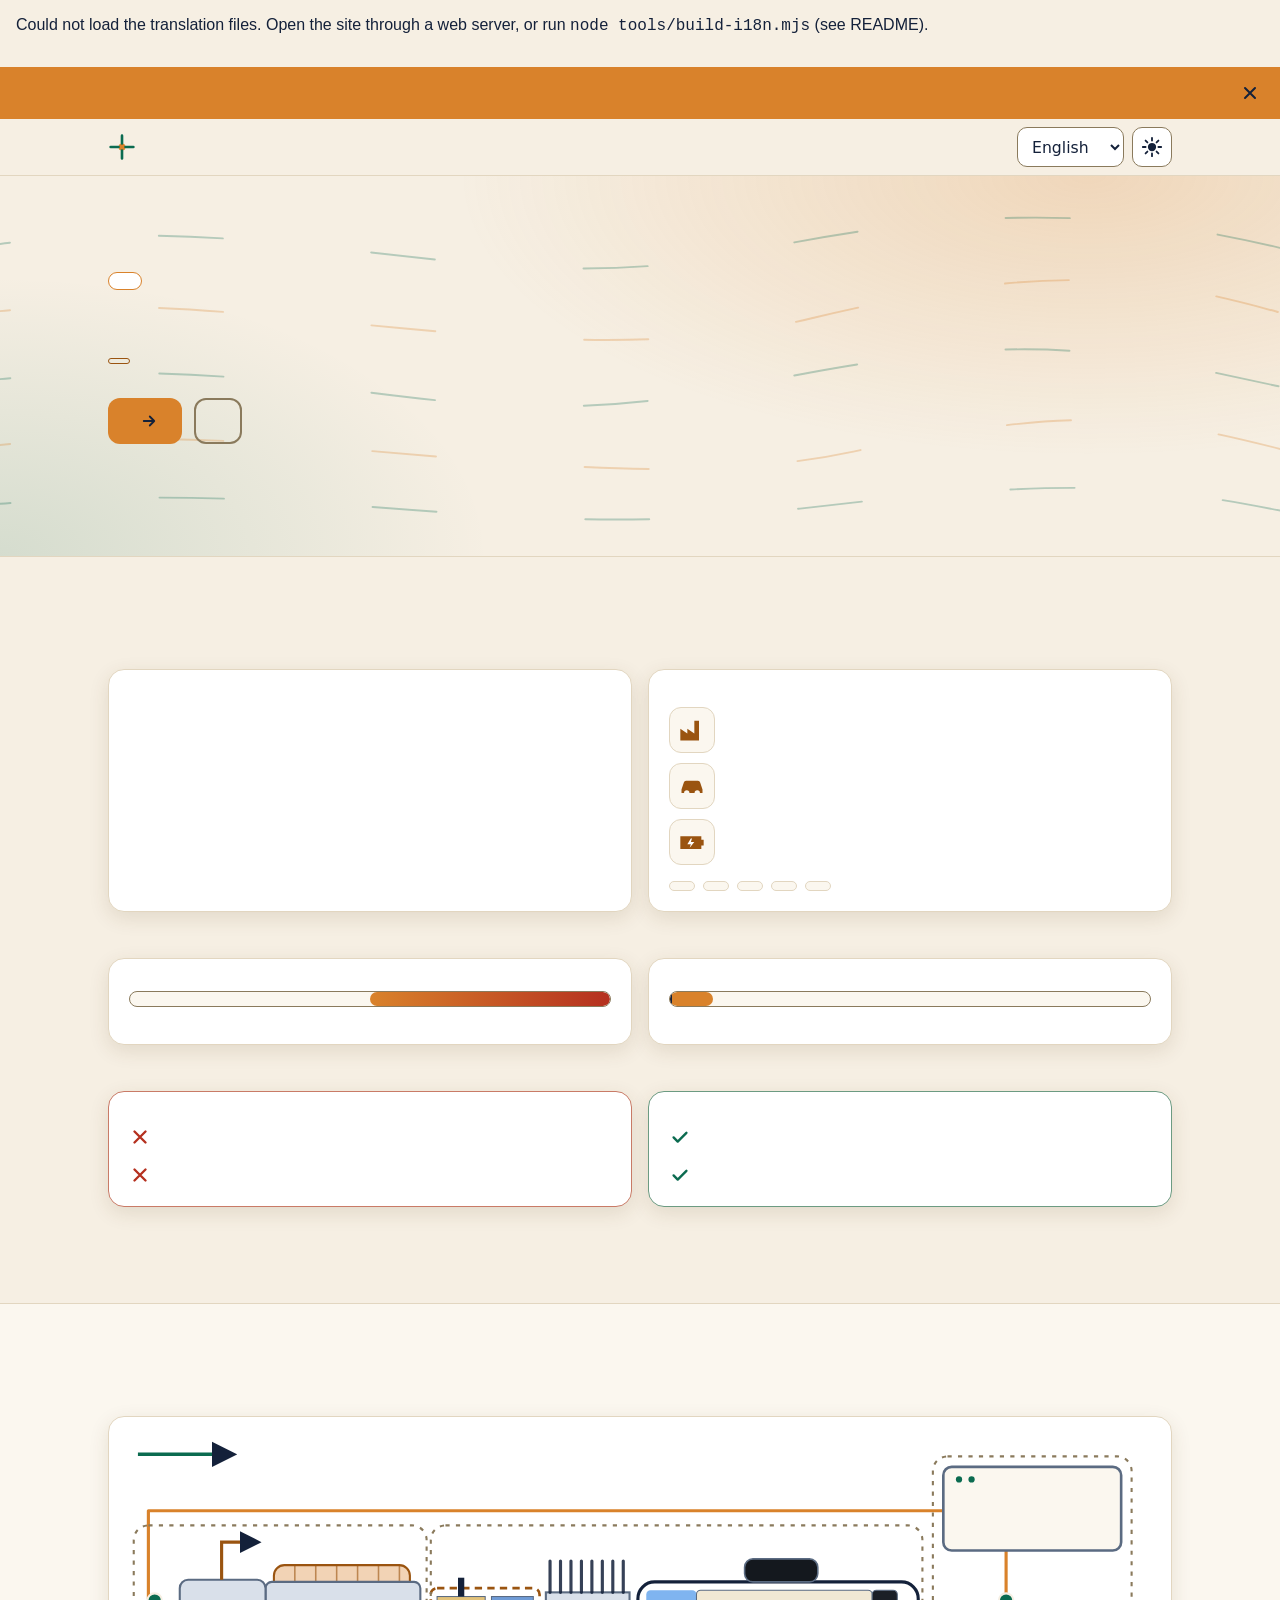
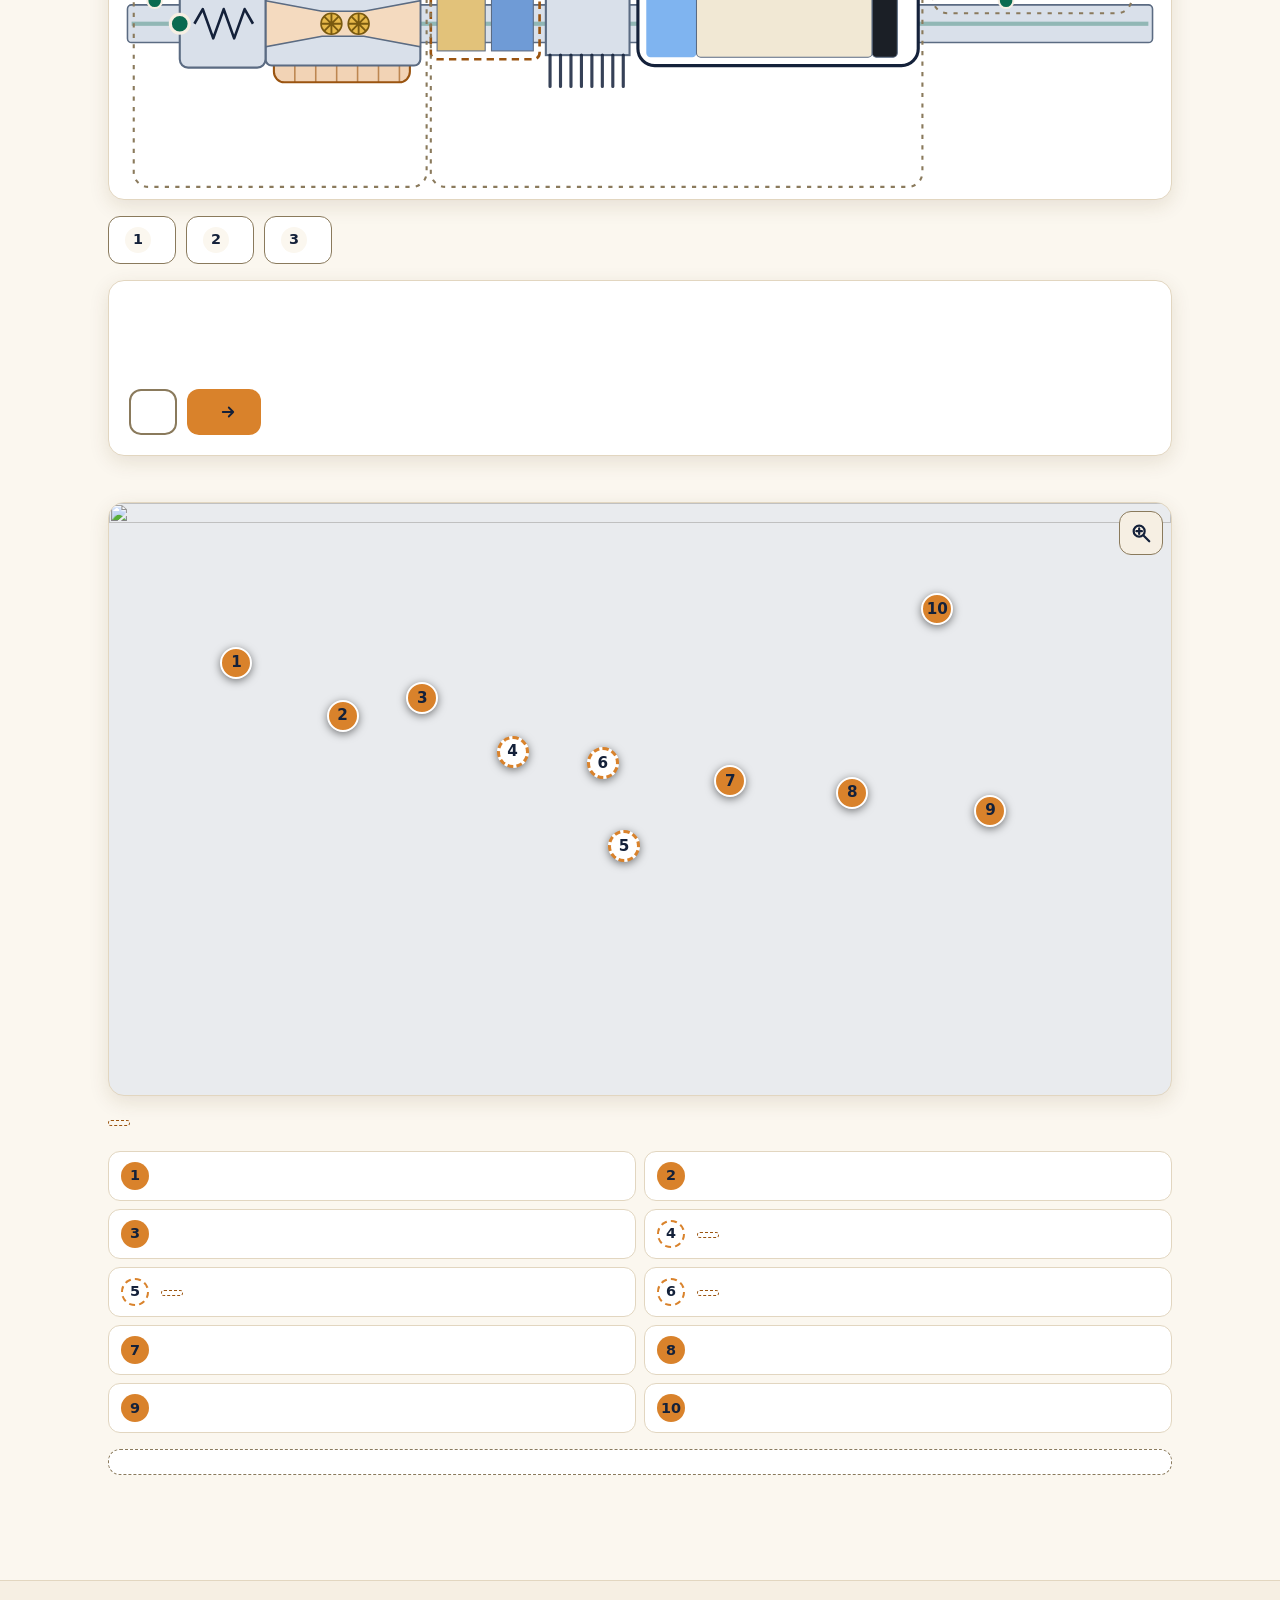
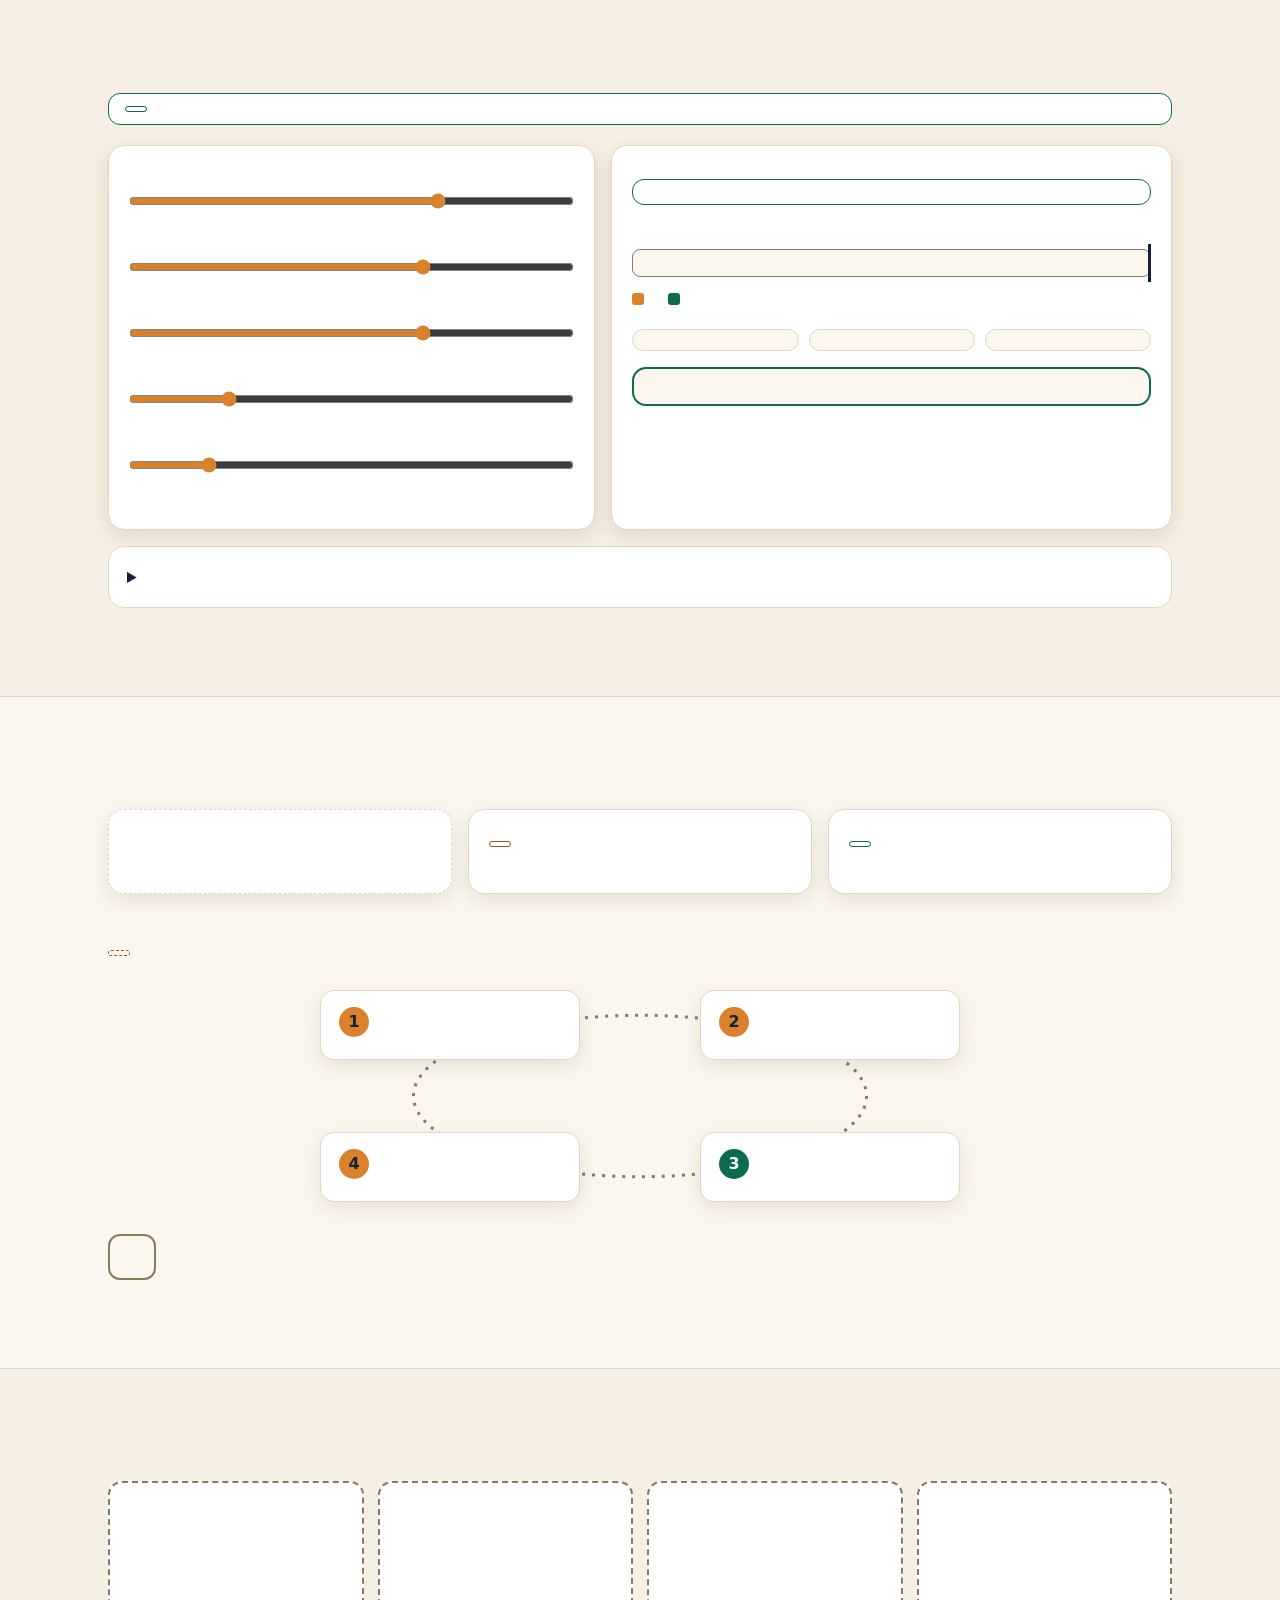
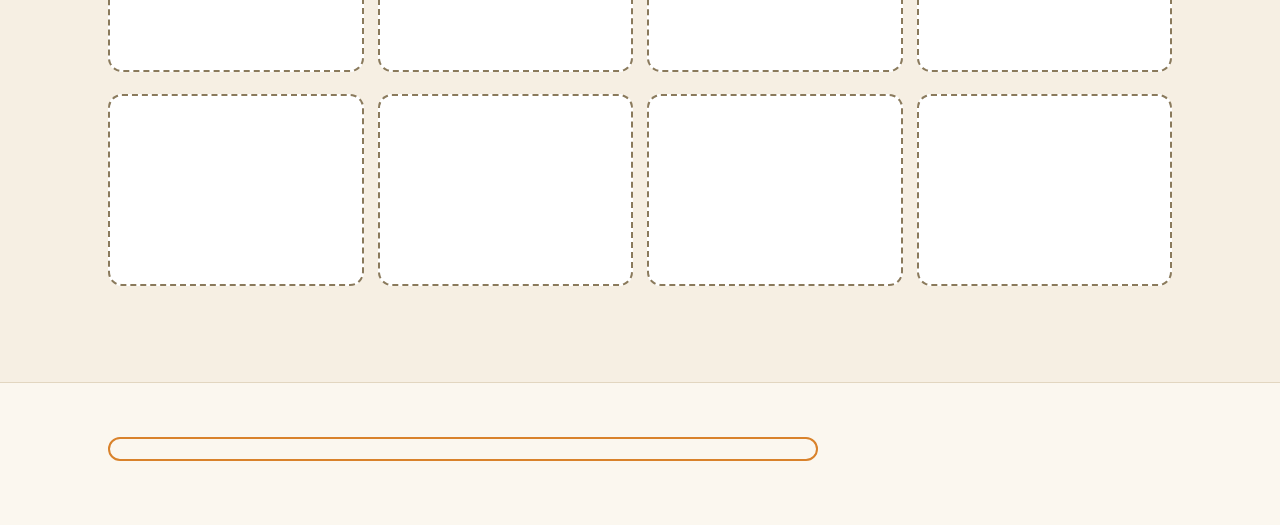
==== index.html @ 8cf5f840 "Add files via upload" ====
<!DOCTYPE html>
<html lang="en" dir="ltr">
<head>
<meta charset="utf-8">
<meta name="viewport" content="width=device-width, initial-scale=1">
<title>AeroTurbine</title>
<meta name="description" content="AeroTurbine">
<meta name="color-scheme" content="dark light">
<link rel="icon" href="data:image/svg+xml,%3Csvg xmlns='http://www.w3.org/2000/svg' viewBox='0 0 32 32'%3E%3Crect width='32' height='32' rx='8' fill='%230A1628'/%3E%3Ccircle cx='16' cy='16' r='4' fill='%23D9822B'/%3E%3Cpath d='M16 4v8M16 20v8M4 16h8M20 16h8' stroke='%233DDBB0' stroke-width='3' stroke-linecap='round'/%3E%3C/svg%3E">
<script>
/* Set the theme before first paint (no flash). Saved choice wins, then the OS setting. */
(function(){try{var s=localStorage.getItem('aero-theme');
var t=s||(matchMedia('(prefers-color-scheme: light)').matches?'light':'dark');
document.documentElement.setAttribute('data-theme',t);}catch(e){}})();
</script>
<link rel="stylesheet" href="styles.css">
<!-- Optional: lets the site work when opened straight from the file system (see README). Safe to delete when hosting. -->
<script defer src="i18n/bundle.js"></script>
<script defer src="app.js"></script>
</head>
<body>
<a class="skip" href="#main" data-i18n="skip"></a>

<div class="top">
  <div class="banner" id="banner" role="region" aria-labelledby="banner-text">
    <p id="banner-text" data-i18n="banner.text"></p>
    <button type="button" class="banner-x" id="banner-close" data-i18n-attr="aria-label:banner.dismiss">
      <svg viewBox="0 0 24 24" width="20" height="20" aria-hidden="true"><path d="M6 6l12 12M18 6L6 18" stroke="currentColor" stroke-width="2.4" stroke-linecap="round" fill="none"/></svg>
    </button>
  </div>

  <header class="site-header">
    <div class="wrap header-row">
      <a class="brand" href="#hero">
        <svg viewBox="0 0 32 32" width="28" height="28" aria-hidden="true"><circle cx="16" cy="16" r="4" fill="var(--copper-fill)"/><path d="M16 3v9M16 20v9M3 16h9M20 16h9" stroke="var(--mint)" stroke-width="3" stroke-linecap="round"/></svg>
        <span data-i18n="hero.title"></span>
      </a>
      <nav class="nav" data-i18n-attr="aria-label:nav.label">
        <ul>
          <li><a href="#health" data-i18n="nav.health"></a></li>
          <li><a href="#blueprint" data-i18n="nav.blueprint"></a></li>
          <li><a href="#simulator" data-i18n="nav.simulator"></a></li>
          <li><a href="#economy" data-i18n="nav.economy"></a></li>
          <li><a href="#gallery" data-i18n="nav.gallery"></a></li>
        </ul>
      </nav>
      <div class="tools">
        <select id="lang-select" class="select" data-i18n-attr="aria-label:lang.label"></select>
        <button type="button" id="theme-toggle" class="icon-btn">
          <svg class="i-sun" viewBox="0 0 24 24" width="22" height="22" aria-hidden="true"><circle cx="12" cy="12" r="4.5" fill="currentColor"/><path d="M12 2v3M12 19v3M2 12h3M19 12h3M5 5l2 2M17 17l2 2M19 5l-2 2M7 17l-2 2" stroke="currentColor" stroke-width="2" stroke-linecap="round"/></svg>
          <svg class="i-moon" viewBox="0 0 24 24" width="22" height="22" aria-hidden="true"><path d="M20 14.5A8.5 8.5 0 0 1 9.5 4 8.5 8.5 0 1 0 20 14.5z" fill="currentColor"/></svg>
        </button>
      </div>
    </div>
  </header>
</div>

<main id="main">

<!-- 1. HERO -->
<section id="hero" class="hero" aria-labelledby="hero-title">
  <svg class="airflow" viewBox="0 0 1200 400" preserveAspectRatio="none" role="img" data-i18n-attr="aria-label:hero.bgLabel">
    <g fill="none" stroke-linecap="round">
      <path class="af a1" d="M-50 80 C 250 20, 450 140, 700 80 S 1100 40, 1280 100"/>
      <path class="af a2" d="M-50 150 C 200 100, 500 220, 760 150 S 1100 110, 1280 170"/>
      <path class="af a3" d="M-50 220 C 300 170, 400 290, 700 220 S 1050 190, 1280 240"/>
      <path class="af a4" d="M-50 290 C 250 240, 550 350, 800 290 S 1100 260, 1280 310"/>
      <path class="af a5" d="M-50 350 C 300 310, 450 390, 750 350 S 1100 330, 1280 370"/>
    </g>
  </svg>
  <div class="wrap hero-inner">
    <p class="badge" data-i18n="hero.badge"></p>
    <h1 id="hero-title" data-i18n="hero.title"></h1>
    <p class="lead" data-i18n="hero.summary"></p>
    <p class="hero-note" data-i18n="hero.note"></p>
    <p class="hero-target"><span class="tag tag-target" data-i18n="tag.target"></span> <span data-i18n="hero.target"></span></p>
    <div class="cta">
      <a class="btn btn-primary" href="#blueprint"><span data-i18n="hero.cta1"></span> <svg class="dir-icon" viewBox="0 0 24 24" width="18" height="18" aria-hidden="true"><path d="M5 12h14M13 6l6 6-6 6" stroke="currentColor" stroke-width="2.4" stroke-linecap="round" stroke-linejoin="round" fill="none"/></svg></a>
      <a class="btn btn-ghost" href="#simulator" data-i18n="hero.cta2"></a>
    </div>
  </div>
</section>

<!-- 2. HEALTH CONTEXT -->
<section id="health" class="section" aria-labelledby="health-title">
  <div class="wrap">
    <h2 id="health-title" data-i18n="health.title"></h2>
    <p class="intro" data-i18n="health.intro"></p>

    <div class="grid-2 gap-top">
      <div class="card big-stat">
        <p class="muted" data-i18n="health.globalLabel"></p>
        <p class="big-num" data-i18n="health.globalValue"></p>
      </div>
      <div class="card">
        <h3 data-i18n="health.placesTitle"></h3>
        <p data-i18n="health.placesText"></p>
        <ul class="sources">
          <li>
            <svg viewBox="0 0 24 24" width="30" height="30" aria-hidden="true"><path d="M2 21V11l6 4v-4l6 4V4h4v17z" fill="currentColor"/></svg>
            <span data-i18n="health.sources.factories"></span>
          </li>
          <li>
            <svg viewBox="0 0 24 24" width="30" height="30" aria-hidden="true"><path d="M3 15l2-6a2 2 0 0 1 2-1.5h10A2 2 0 0 1 19 9l2 6v3h-2.2a2.3 2.3 0 0 0-4.6 0H9.8a2.3 2.3 0 0 0-4.6 0H3z" fill="currentColor"/></svg>
            <span data-i18n="health.sources.traffic"></span>
          </li>
          <li>
            <svg viewBox="0 0 24 24" width="30" height="30" aria-hidden="true"><path d="M2 7h18v11H2zM20 10h2v5h-2z" fill="currentColor"/><path d="M11 9l-3 5h3l-1 3 4-5h-3l1-3z" fill="var(--surface)"/></svg>
            <span data-i18n="health.sources.generators"></span>
          </li>
        </ul>
        <ul class="chips" data-i18n-attr="aria-label:health.pollutants">
          <li data-i18n="health.pollutantList.pm"></li>
          <li data-i18n="health.pollutantList.no2"></li>
          <li data-i18n="health.pollutantList.so2"></li>
          <li data-i18n="health.pollutantList.co"></li>
          <li data-i18n="health.pollutantList.voc"></li>
        </ul>
      </div>
    </div>

    <h3 class="sub" data-i18n="health.effectsTitle"></h3>
    <div class="grid-2">
      <div class="card">
        <h4 data-i18n="health.pmTitle"></h4>
        <div class="meter" role="img" data-i18n-attr="aria-label:health.pmChart"><span class="meter-range" style="inset-inline-start:50%;inline-size:50%"></span></div>
        <p data-i18n="health.pmText"></p>
      </div>
      <div class="card">
        <h4 data-i18n="health.no2Title"></h4>
        <div class="meter" role="img" data-i18n-attr="aria-label:health.no2Chart"><span class="meter-base"></span><span class="meter-range alt" style="inset-inline-start:0;inline-size:9%"></span></div>
        <p class="muted small" data-i18n="health.baseline"></p>
        <p data-i18n="health.no2Text"></p>
      </div>
    </div>
    <p class="muted small" data-i18n="health.note"></p>

    <h3 class="sub" data-i18n="health.failTitle"></h3>
    <div class="grid-2 compare">
      <div class="card bad">
        <h4 data-i18n="health.failColA"></h4>
        <ul class="ticks">
          <li><svg viewBox="0 0 24 24" width="22" height="22" aria-hidden="true"><path d="M6 6l12 12M18 6L6 18" stroke="currentColor" stroke-width="2.6" stroke-linecap="round" fill="none"/></svg><span data-i18n="health.failA1"></span></li>
          <li><svg viewBox="0 0 24 24" width="22" height="22" aria-hidden="true"><path d="M6 6l12 12M18 6L6 18" stroke="currentColor" stroke-width="2.6" stroke-linecap="round" fill="none"/></svg><span data-i18n="health.failA2"></span></li>
        </ul>
      </div>
      <div class="card good">
        <h4 data-i18n="health.failColB"></h4>
        <ul class="ticks">
          <li><svg viewBox="0 0 24 24" width="22" height="22" aria-hidden="true"><path d="M5 12.5l4.5 4.5L19 7.5" stroke="currentColor" stroke-width="2.6" stroke-linecap="round" stroke-linejoin="round" fill="none"/></svg><span data-i18n="health.failB1"></span></li>
          <li><svg viewBox="0 0 24 24" width="22" height="22" aria-hidden="true"><path d="M5 12.5l4.5 4.5L19 7.5" stroke="currentColor" stroke-width="2.6" stroke-linecap="round" stroke-linejoin="round" fill="none"/></svg><span data-i18n="health.failB2"></span></li>
        </ul>
      </div>
    </div>
  </div>
</section>

<!-- 3. BLUEPRINT -->
<section id="blueprint" class="section alt" aria-labelledby="bp-title">
  <div class="wrap">
    <h2 id="bp-title" data-i18n="blueprint.title"></h2>
    <p class="intro" data-i18n="blueprint.intro"></p>

    <!-- 3a. Interactive SVG -->
    <div class="diagram-scroll card">
      <svg id="bp" viewBox="0 0 1000 350" data-i18n-attr="aria-label:blueprint.diagramLabel" role="group">
        <defs>
          <marker id="arr" viewBox="0 0 10 10" refX="8" refY="5" markerWidth="7" markerHeight="7" orient="auto-start-reverse"><path d="M0 0L10 5L0 10z" fill="currentColor"/></marker>
        </defs>

        <!-- Shapes: this group is flipped left-right in RTL. No text in here. -->
        <g id="bp-shapes">
          <path class="wire" d="M790 82 H30 V166"/>
          <path class="wire" d="M850 120 V166"/>
          <rect class="pipe" x="10" y="172" width="980" height="36" rx="4"/>
          <rect class="gas-line" x="14" y="188" width="972" height="4"/>

          <g id="g-teg"><rect class="teg" x="150" y="134" width="130" height="112" rx="10"/>
            <path class="teg-lines" d="M170 134v112M190 134v112M210 134v112M230 134v112M250 134v112M270 134v112"/></g>
          <g id="g-venturi"><rect class="body" x="142" y="150" width="148" height="80" rx="6"/>
            <path class="gas" d="M142 168 L196 178 H236 L290 168 V212 L236 202 H196 L142 212 Z"/></g>
          <g id="g-turbines">
            <g transform="translate(205 190)"><g class="rotor"><circle r="10" class="rotor-c"/><path d="M-10 0H10M0 -10V10M-7 -7L7 7M-7 7L7 -7"/></g></g>
            <g transform="translate(231 190)"><g class="rotor rev"><circle r="10" class="rotor-c"/><path d="M-10 0H10M0 -10V10M-7 -7L7 7M-7 7L7 -7"/></g></g>
          </g>
          <g id="g-valve"><rect class="body" x="60" y="148" width="82" height="84" rx="8"/>
            <polyline class="spring" points="74,190 82,176 92,204 102,176 112,204 122,176 130,190"/>
            <path class="bypass" d="M100 148 V112 H134" marker-end="url(#arr)"/></g>

          <g id="g-cat"><rect class="concept" x="300" y="156" width="104" height="68" rx="6"/>
            <rect class="scr" x="306" y="164" width="46" height="52"/>
            <rect class="ptpd" x="358" y="164" width="40" height="52"/>
            <rect class="urea" x="326" y="146" width="6" height="18"/></g>

          <g id="g-fins"><rect class="body" x="410" y="160" width="80" height="60"/>
            <path class="fins" d="M414 130v30M424 130v30M434 130v30M444 130v30M454 130v30M464 130v30M474 130v30M484 130v30M414 220v30M424 220v30M434 220v30M444 220v30M454 220v30M464 220v30M474 220v30M484 220v30"/></g>

          <g id="g-cartridge">
            <rect class="capsule" x="498" y="150" width="268" height="80" rx="16"/>
            <rect id="g-l1" class="l1" x="506" y="158" width="48" height="64" rx="4"/>
            <rect id="g-l2" class="l2" x="554" y="158" width="168" height="64" rx="4"/>
            <rect id="g-l3" class="l3" x="722" y="158" width="24" height="64" rx="4"/>
            <rect class="rubber" x="600" y="128" width="70" height="22" rx="8"/>
          </g>
          <g id="g-sensors"><circle class="sensor" cx="36" cy="168" r="7"/><circle class="sensor" cx="850" cy="168" r="7"/></g>
          <g id="g-ecu"><rect class="ecu" x="790" y="40" width="170" height="80" rx="8"/><circle class="led" cx="805" cy="52" r="3"/><circle class="led" cx="817" cy="52" r="3"/></g>

          <path class="flow-arrow" d="M20 28 H110" marker-end="url(#arr)"/>
          <circle id="flow-dot" class="dot" r="9" cx="0" cy="190" style="transform:translate(60px,0)"/>

          <!-- Clickable zone overlays -->
          <g class="zone" id="zone-1" role="button" tabindex="0" aria-pressed="false" data-zone="1"><rect x="16" y="96" width="280" height="250" rx="14"/></g>
          <g class="zone" id="zone-2" role="button" tabindex="0" aria-pressed="false" data-zone="2"><rect x="300" y="96" width="470" height="250" rx="14"/></g>
          <g class="zone" id="zone-3" role="button" tabindex="0" aria-pressed="false" data-zone="3"><rect x="780" y="30" width="190" height="150" rx="14"/></g>
        </g>

        <!-- Labels: x/y are set from data-x / data-y by app.js (mirrored in RTL) -->
        <g id="bp-labels" class="dg-text">
          <text data-x="45" data-y="262" data-i18n="blueprint.dg.inlet"></text>
          <text data-x="150" data-y="262" data-i18n="blueprint.dg.venturi"></text>
          <text data-x="350" data-y="262" data-i18n="blueprint.dg.cat"></text>
          <text data-x="350" data-y="316" data-i18n="blueprint.dg.concept" class="concept-t"></text>
          <text data-x="534" data-y="262" data-i18n="blueprint.dg.l1"></text>
          <text data-x="642" data-y="262" data-i18n="blueprint.dg.l2"></text>
          <text data-x="738" data-y="262" data-i18n="blueprint.dg.l3"></text>
          <text data-x="900" data-y="262" data-i18n="blueprint.dg.outlet"></text>
          <text data-x="100" data-y="290" data-i18n="blueprint.dg.valve"></text>
          <text data-x="235" data-y="290" data-i18n="blueprint.dg.turbines"></text>
          <text data-x="450" data-y="290" data-i18n="blueprint.dg.fins"></text>
          <text data-x="632" data-y="290" data-i18n="blueprint.dg.cartridge"></text>
          <text data-x="165" data-y="104" data-i18n="blueprint.dg.bypass" class="sm"></text>
          <text data-x="240" data-y="124" data-i18n="blueprint.dg.teg" class="sm"></text>
          <text data-x="875" data-y="76" data-i18n="blueprint.dg.ecu" class="strong"></text>
          <text data-x="875" data-y="104" data-i18n="blueprint.dg.battery"></text>
          <text data-x="875" data-y="148" data-i18n="blueprint.dg.sensors" class="sm"></text>
          <text data-x="530" data-y="195" class="inbox">20%</text>
          <text data-x="160" data-y="338" data-i18n="blueprint.dg.zone1" class="zt"></text>
          <text data-x="535" data-y="338" data-i18n="blueprint.dg.zone2" class="zt"></text>
          <text data-x="875" data-y="22" data-i18n="blueprint.dg.zone3" class="zt"></text>
          <text data-x="122" data-y="33" data-anchor="start" data-i18n="blueprint.dg.flowDir" class="sm"></text>
          <text data-x="638" data-y="195" class="inbox">70%</text>
          <text data-x="734" data-y="195" class="inbox">10%</text>
        </g>
      </svg>
    </div>

    <div class="chips-row" role="group" data-i18n-attr="aria-label:blueprint.chipsLabel">
      <button type="button" class="chip-btn" data-zone="1" aria-pressed="false"><span class="zn">1</span> <span data-i18n="zones.z1.short"></span></button>
      <button type="button" class="chip-btn" data-zone="2" aria-pressed="false"><span class="zn">2</span> <span data-i18n="zones.z2.short"></span></button>
      <button type="button" class="chip-btn" data-zone="3" aria-pressed="false"><span class="zn">3</span> <span data-i18n="zones.z3.short"></span></button>
    </div>

    <div class="card flow-card">
      <h3 data-i18n="blueprint.flowTitle"></h3>
      <p class="flow-step-no muted small" id="flow-no"></p>
      <p class="flow-text" id="flow-text" aria-live="polite"></p>
      <div class="flow-btns">
        <button type="button" class="btn btn-ghost" id="flow-play"></button>
        <button type="button" class="btn btn-primary" id="flow-next"><span data-i18n="blueprint.next"></span> <svg class="dir-icon" viewBox="0 0 24 24" width="18" height="18" aria-hidden="true"><path d="M5 12h14M13 6l6 6-6 6" stroke="currentColor" stroke-width="2.4" stroke-linecap="round" stroke-linejoin="round" fill="none"/></svg></button>
      </div>
    </div>

    <!-- 3b. Reference schematic -->
    <h3 class="sub" data-i18n="schematic.title"></h3>
    <figure class="schematic">
      <div class="img-wrap" dir="ltr">
        <picture id="schem-pic" data-webp="assets/schematic.webp">
          <img id="schem-img" data-src="assets/schematic.jpg" width="1024" height="571" loading="lazy" decoding="async" alt="" data-i18n-attr="alt:schematic.alt">
        </picture>
        <div id="hotspots" role="group" data-i18n-attr="aria-label:schematic.dots"></div>
        <button type="button" class="zoom-btn" id="schem-zoom" data-i18n-attr="aria-label:schematic.zoom;title:schematic.zoom">
          <svg viewBox="0 0 24 24" width="22" height="22" aria-hidden="true"><circle cx="10" cy="10" r="6" stroke="currentColor" stroke-width="2.4" fill="none"/><path d="M15 15l6 6M10 7v6M7 10h6" stroke="currentColor" stroke-width="2.4" stroke-linecap="round"/></svg>
        </button>
      </div>
      <figcaption>
        <span class="tag tag-concept" data-i18n="tag.concept"></span>
        <span data-i18n="schematic.caption"></span>
      </figcaption>
    </figure>
    <p class="muted small" data-i18n="schematic.hint"></p>
    <p class="muted small" data-i18n="schematic.englishOnly"></p>
    <h4 data-i18n="schematic.legendTitle"></h4>
    <ol id="legend" class="legend"></ol>
    <p class="note-box" data-i18n="schematic.tegNote"></p>
  </div>
</section>

<!-- 4. SIMULATOR -->
<section id="simulator" class="section" aria-labelledby="sim-title">
  <div class="wrap">
    <h2 id="sim-title" data-i18n="sim.title"></h2>
    <p class="intro" data-i18n="sim.intro"></p>
    <p class="sim-label" role="note"><span class="tag tag-sim" data-i18n="tag.sim"></span> <strong data-i18n="sim.label"></strong></p>

    <div class="sim-grid">
      <div class="card">
        <h3 data-i18n="sim.inputs"></h3>
        <div class="slider"><div class="s-top"><label for="s-flow" data-i18n="sim.flow"></label><output id="o-flow" for="s-flow"></output></div><input type="range" id="s-flow" min="0" max="100" step="1" value="70"></div>
        <div class="slider"><div class="s-top"><label for="s-hours" data-i18n="sim.hours"></label><output id="o-hours" for="s-hours"></output></div><input type="range" id="s-hours" min="0" max="12" step="1" value="8"></div>
        <div class="slider"><div class="s-top"><label for="s-texh" data-i18n="sim.texh"></label><output id="o-texh" for="s-texh"></output></div><input type="range" id="s-texh" min="100" max="400" step="10" value="300"></div>
        <div class="slider"><div class="s-top"><label for="s-tcart" data-i18n="sim.tcart"></label><output id="o-tcart" for="s-tcart"></output></div><input type="range" id="s-tcart" min="30" max="100" step="1" value="45"></div>
        <div class="slider"><div class="s-top"><label for="s-days" data-i18n="sim.days"></label><output id="o-days" for="s-days"></output></div><input type="range" id="s-days" min="0" max="60" step="1" value="10"></div>
      </div>

      <div class="card results" aria-live="polite">
        <h3 data-i18n="sim.results"></h3>
        <p class="sim-label small-label"><strong data-i18n="sim.label"></strong></p>
        <div class="bar-wrap">
          <div class="bar-head"><span data-i18n="sim.total"></span> <strong id="r-total"></strong></div>
          <div class="bar" role="img" data-i18n-attr="aria-label:sim.barLabel">
            <span class="seg turbine" id="bar-turbine"></span><span class="seg teg" id="bar-teg"></span>
            <span class="maxmark"><i></i><b data-i18n="sim.max"></b></span>
          </div>
          <ul class="legend-dots">
            <li><i class="d turbine"></i><span data-i18n="sim.turbine"></span> <strong id="r-turbine"></strong></li>
            <li><i class="d teg"></i><span data-i18n="sim.teg"></span> <strong id="r-teg"></strong></li>
          </ul>
        </div>
        <dl class="stats">
          <div><dt data-i18n="sim.energy"></dt><dd id="r-energy"></dd></div>
          <div><dt data-i18n="sim.reduction"></dt><dd id="r-reduction" class="mint"></dd><dd class="muted small" data-i18n="sim.reductionNote"></dd></div>
          <div><dt data-i18n="sim.health"></dt><dd id="r-health"></dd></div>
        </dl>
        <div class="swap ok" id="swap">
          <h4 data-i18n="sim.swapTitle"></h4>
          <p class="swap-state" id="swap-state"></p>
          <p class="small" id="swap-days"></p>
          <p class="small" id="swap-heat"></p>
        </div>
      </div>
    </div>

    <details class="formulas">
      <summary data-i18n="sim.formulas"></summary>
      <ol id="formula-list"></ol>
      <p class="muted small" data-i18n="sim.assumptions"></p>
    </details>
  </div>
</section>

<!-- 5. ECONOMY -->
<section id="economy" class="section alt" aria-labelledby="eco-title">
  <div class="wrap">
    <h2 id="eco-title" data-i18n="economy.title"></h2>
    <p class="intro" data-i18n="economy.intro"></p>
    <div class="cost-grid" id="cost-cards">
      <div class="card cost c0"><h3 data-i18n="economy.cards.0.t"></h3><p class="cost-v" data-i18n="economy.cards.0.v"></p><p class="muted small" data-i18n="economy.cards.0.n"></p></div>
      <div class="card cost c1"><span class="tag tag-target" data-i18n="tag.model"></span><h3 data-i18n="economy.cards.1.t"></h3><p class="cost-v" data-i18n="economy.cards.1.v"></p><p class="muted small" data-i18n="economy.cards.1.n"></p></div>
      <div class="card cost c2"><span class="tag tag-target" data-i18n="tag.target"></span><h3 data-i18n="economy.cards.2.t"></h3><p class="cost-v" data-i18n="economy.cards.2.v"></p><p class="muted small" data-i18n="economy.cards.2.n"></p></div>
    </div>
    <p class="muted small" data-i18n="economy.costNote"></p>

    <h3 class="sub"><span data-i18n="economy.loopTitle"></span> <span class="tag tag-concept" data-i18n="economy.loopConcept"></span></h3>
    <div class="loop" id="loop" role="group" data-i18n-attr="aria-label:economy.loopLabel">
      <svg class="loop-ring" viewBox="0 0 100 100" preserveAspectRatio="none" aria-hidden="true" id="loop-svg">
        <ellipse cx="50" cy="50" rx="35.4" ry="35.4" class="ring" vector-effect="non-scaling-stroke"/>
        <circle r="2.2" class="orbit"><animateMotion dur="9s" repeatCount="indefinite" path="M50 14.6 A35.4 35.4 0 1 1 49.99 14.6"/></circle>
      </svg>
      <ol class="loop-steps">
        <li class="n1"><b>1</b><span data-i18n="economy.loopSteps.0"></span></li>
        <li class="n2"><b>2</b><span data-i18n="economy.loopSteps.1"></span></li>
        <li class="n3"><b>3</b><span data-i18n="economy.loopSteps.2"></span></li>
        <li class="n4"><b>4</b><span data-i18n="economy.loopSteps.3"></span></li>
      </ol>
    </div>
    <button type="button" class="btn btn-ghost" id="loop-toggle"></button>
  </div>
</section>

<!-- 6. GALLERY -->
<section id="gallery" class="section" aria-labelledby="gal-title">
  <div class="wrap">
    <h2 id="gal-title" data-i18n="gallery.title"></h2>
    <p class="intro" data-i18n="gallery.intro"></p>
    <ul class="gallery" id="gallery-grid"></ul>
  </div>
</section>

</main>

<footer class="site-footer">
  <div class="wrap">
    <p class="f-authors" data-i18n="footer.authors"></p>
    <p data-i18n="footer.country"></p>
    <p data-i18n="footer.submitted"></p>
    <p class="f-disc" data-i18n="footer.disclaimer"></p>
    <p class="muted" data-i18n="footer.contact"></p>
    <p><a href="#hero" data-i18n="footer.top"></a></p>
  </div>
</footer>

<!-- Details panel: bottom sheet on mobile, side panel on desktop -->
<aside id="panel" class="panel" role="dialog" aria-modal="false" aria-labelledby="panel-title" data-i18n-attr="aria-label:panel.label">
  <div class="panel-head">
    <h2 id="panel-title" tabindex="-1"></h2>
    <button type="button" class="icon-btn" id="panel-close" data-i18n-attr="aria-label:panel.close;title:panel.close">
      <svg viewBox="0 0 24 24" width="22" height="22" aria-hidden="true"><path d="M6 6l12 12M18 6L6 18" stroke="currentColor" stroke-width="2.4" stroke-linecap="round" fill="none"/></svg>
    </button>
  </div>
  <div id="panel-body" class="panel-body"></div>
</aside>

<!-- Lightbox -->
<dialog id="lightbox" class="lightbox" data-i18n-attr="aria-label:lightbox.label">
  <button type="button" class="icon-btn lb-close" id="lb-close" data-i18n-attr="aria-label:lightbox.close;title:lightbox.close">
    <svg viewBox="0 0 24 24" width="24" height="24" aria-hidden="true"><path d="M6 6l12 12M18 6L6 18" stroke="currentColor" stroke-width="2.4" stroke-linecap="round" fill="none"/></svg>
  </button>
  <img id="lb-img" alt="" src="[data-uri]">
  <p id="lb-cap"></p>
</dialog>

</body>
</html>
---- styles.css ----
/* AeroTurbine: styles. Dark is the default; light is set with [data-theme="light"].
   Layout uses logical properties (inline/block) so RTL mirrors by itself. */

:root {
  color-scheme: dark;
  --bg: #0A1628;
  --surface: #12233B;
  --surface-2: #0E1D33;
  --border: #1F3556;
  --line: #4A6A93;               /* borders of form controls (3:1 against surfaces) */
  --text: #EAF1F8;
  --muted: #9FB3C8;
  --copper: #D9822B;             /* copper used as text/graphics */
  --copper-fill: #D9822B;        /* copper used as a button/background fill */
  --on-copper: #0A1628;
  --mint: #3DDBB0;
  --on-mint: #0A1628;
  --coral: #E5604D;
  --on-coral: #0A1628;
  --focus: #8CCBFF;
  --shadow: 0 6px 24px rgba(0, 0, 0, .35);
  --body-fill: #2A3F5E;
  --body-stroke: #6E8DB5;
  --font: system-ui, -apple-system, "Segoe UI", Roboto, "Helvetica Neue", Arial, sans-serif;
  --radius: 16px;
}
:root[data-theme="light"] {
  color-scheme: light;
  --bg: #F6EFE3;
  --surface: #FFFFFF;
  --surface-2: #FBF7EF;
  --border: #E2D6C0;
  --line: #8A7A5C;
  --text: #14213A;
  --muted: #5B6B82;
  --copper: #9A5410;
  --copper-fill: #D9822B;
  --on-copper: #14213A;
  --mint: #0B6B50;
  --on-mint: #FFFFFF;
  --coral: #B5301F;
  --on-coral: #FFFFFF;
  --focus: #0B4F9C;
  --shadow: 0 6px 20px rgba(80, 55, 20, .12);
  --body-fill: #D9E0EA;
  --body-stroke: #5B6B82;
}

*, *::before, *::after { box-sizing: border-box; }
html { scroll-behavior: smooth; scroll-padding-top: 130px; -webkit-text-size-adjust: 100%; }
body {
  margin: 0;
  background: var(--bg);
  color: var(--text);
  font-family: var(--font);
  font-size: 1.0625rem;
  line-height: 1.65;
  overflow-x: hidden;
}
:lang(ar) body, :lang(ar) button, :lang(ar) select, :lang(ar) input {
  font-family: "Cairo", "Tajawal", var(--font);
}
:lang(ar) body { line-height: 1.85; }
img, svg { max-inline-size: 100%; }
h1, h2, h3, h4 { line-height: 1.2; margin: 0 0 .6em; font-weight: 800; letter-spacing: -.01em; }
:lang(ar) h1, :lang(ar) h2, :lang(ar) h3, :lang(ar) h4 { letter-spacing: 0; line-height: 1.4; }
h2 { font-size: clamp(1.7rem, 5.5vw, 2.5rem); }
h3 { font-size: 1.3rem; }
h4 { font-size: 1.1rem; }
p { margin: 0 0 1em; }
a { color: var(--copper); text-underline-offset: 3px; }
.muted { color: var(--muted); }
.small { font-size: .95rem; }
bdi.ltr { unicode-bidi: isolate; direction: ltr; }
sub { font-size: .7em; line-height: 0; }

:focus-visible { outline: 3px solid var(--focus); outline-offset: 3px; border-radius: 4px; }
.skip { position: absolute; inset-inline-start: 8px; inset-block-start: -60px; background: var(--copper-fill); color: var(--on-copper); padding: 10px 16px; border-radius: 8px; z-index: 100; font-weight: 700; }
.skip:focus { inset-block-start: 8px; }

.wrap { inline-size: 100%; max-inline-size: 1120px; margin-inline: auto; padding-inline: 16px; }
@media (min-width: 700px) { .wrap { padding-inline: 28px; } }

/* ---------- Sticky top: banner + header ---------- */
.top { position: sticky; inset-block-start: 0; z-index: 50; }
.banner {
  display: flex; align-items: center; gap: 8px; justify-content: space-between;
  background: var(--copper-fill); color: var(--on-copper);
  padding: 8px 12px; padding-inline-start: 16px; font-weight: 700; font-size: .95rem; line-height: 1.4;
}
.banner[hidden] { display: none; }
.banner p { margin: 0; }
.banner-x { flex: none; background: transparent; border: 0; color: inherit; cursor: pointer; inline-size: 36px; block-size: 36px; display: grid; place-items: center; border-radius: 50%; }
.banner-x:hover { background: rgba(0, 0, 0, .12); }
.banner :focus-visible { outline-color: var(--on-copper); }

.site-header { background: color-mix(in srgb, var(--bg) 92%, transparent); backdrop-filter: blur(10px); border-block-end: 1px solid var(--border); }
.header-row { display: flex; flex-wrap: wrap; align-items: center; gap: 4px 12px; padding-block: 8px; }
.brand { display: inline-flex; align-items: center; gap: 8px; color: var(--text); font-weight: 800; font-size: 1.2rem; text-decoration: none; order: 1; margin-inline-end: auto; }
.tools { display: flex; align-items: center; gap: 8px; order: 2; }
.nav { order: 3; inline-size: 100%; overflow-x: auto; scrollbar-width: thin; }
.nav ul { display: flex; gap: 4px; list-style: none; margin: 0; padding: 0; white-space: nowrap; }
.nav a { display: block; padding: 6px 12px; border-radius: 999px; color: var(--muted); text-decoration: none; font-weight: 600; font-size: .98rem; }
.nav a:hover, .nav a[aria-current="true"] { color: var(--text); background: var(--surface); }
@media (min-width: 900px) {
  .nav { order: 2; inline-size: auto; overflow: visible; }
  .tools { order: 3; }
  .brand { margin-inline-end: 0; }
  .header-row { flex-wrap: nowrap; }
  .nav { margin-inline-end: auto; margin-inline-start: 16px; }
}
.select {
  background: var(--surface); color: var(--text); border: 1.5px solid var(--line); border-radius: 10px;
  padding: 7px 10px; font: inherit; font-size: .98rem; min-block-size: 40px; cursor: pointer;
}
.icon-btn {
  display: inline-grid; place-items: center; inline-size: 40px; block-size: 40px; border-radius: 10px;
  background: var(--surface); color: var(--text); border: 1.5px solid var(--line); cursor: pointer;
}
.icon-btn:hover { border-color: var(--copper); }
#theme-toggle .i-sun { display: none; }
:root[data-theme="light"] #theme-toggle .i-sun { display: block; }
:root[data-theme="light"] #theme-toggle .i-moon { display: none; }

/* ---------- Generic blocks ---------- */
.section { padding-block: 56px; }
.section.alt { background: var(--surface-2); border-block: 1px solid var(--border); }
@media (min-width: 800px) { .section { padding-block: 88px; } }
.intro { font-size: 1.15rem; max-inline-size: 60ch; color: var(--muted); }
.sub { margin-block: 2.2em .8em; }
.card {
  background: var(--surface); border: 1px solid var(--border); border-radius: var(--radius);
  padding: 20px; box-shadow: var(--shadow); min-inline-size: 0;
}
.grid-2 { display: grid; gap: 16px; grid-template-columns: 1fr; margin-block-end: 8px; }
.gap-top { margin-block-start: 24px; }
@media (min-width: 760px) { .grid-2 { grid-template-columns: 1fr 1fr; } }

.tag {
  display: inline-block; font-size: .8125rem; font-weight: 800; letter-spacing: .02em; text-transform: uppercase;
  padding: 2px 10px; border-radius: 999px; border: 1.5px solid currentColor; line-height: 1.6; vertical-align: middle;
}
:lang(ar) .tag { text-transform: none; letter-spacing: 0; }
.tag-target { color: var(--copper); }
.tag-concept { color: var(--copper); border-style: dashed; }
.tag-sim { color: var(--mint); }

.btn {
  display: inline-flex; align-items: center; gap: 8px; padding: 12px 22px; border-radius: 12px; font: inherit; font-weight: 800;
  text-decoration: none; cursor: pointer; border: 2px solid transparent; min-block-size: 46px;
}
.btn-primary { background: var(--copper-fill); color: var(--on-copper); }
.btn-primary:hover { filter: brightness(1.08); }
.btn-ghost { background: transparent; color: var(--text); border-color: var(--line); }
.btn-ghost:hover { border-color: var(--copper); }
[dir="rtl"] .dir-icon { transform: scaleX(-1); }

/* ---------- Hero ---------- */
.hero { position: relative; overflow: hidden; padding-block: 56px 72px; isolation: isolate; border-block-end: 1px solid var(--border); }
@media (min-width: 800px) { .hero { padding-block: 96px 112px; } }
.hero::before {
  content: ""; position: absolute; inset: 0; z-index: -2;
  background: radial-gradient(900px 400px at 85% 0%, color-mix(in srgb, var(--copper-fill) 22%, transparent), transparent 70%),
              radial-gradient(700px 400px at 0% 100%, color-mix(in srgb, var(--mint) 14%, transparent), transparent 70%);
}
.airflow { position: absolute; inset: 0; inline-size: 100%; block-size: 100%; z-index: -1; opacity: .5; pointer-events: none; }
[dir="rtl"] .airflow { transform: scaleX(-1); }
.af { stroke: var(--mint); stroke-width: 2; stroke-dasharray: 60 140; animation: af 9s linear infinite; opacity: .55; }
.af.a2 { stroke: var(--copper-fill); animation-duration: 12s; }
.af.a3 { animation-duration: 10s; animation-delay: -3s; }
.af.a4 { stroke: var(--copper-fill); animation-duration: 14s; animation-delay: -6s; }
.af.a5 { animation-duration: 11s; animation-delay: -2s; }
@keyframes af { to { stroke-dashoffset: -2000; } }

.badge {
  display: inline-block; max-inline-size: 100%; margin-block-end: 20px; padding: 8px 16px; border-radius: 12px;
  background: var(--surface); border: 1.5px solid var(--copper-fill); font-weight: 700; font-size: .98rem; line-height: 1.5;
}
.hero h1 { font-size: clamp(2.8rem, 12vw, 5.5rem); margin-block-end: .2em; line-height: 1.05; }
.lead { font-size: clamp(1.25rem, 4vw, 1.75rem); font-weight: 600; max-inline-size: 28ch; margin-block-end: 1em; }
.hero-note { max-inline-size: 60ch; color: var(--muted); }
.hero-target { font-weight: 600; }
.cta { display: flex; flex-wrap: wrap; gap: 12px; margin-block-start: 24px; }

/* ---------- Health ---------- */
.big-stat { display: flex; flex-direction: column; justify-content: center; }
.big-num { font-size: clamp(2rem, 8vw, 3.2rem); font-weight: 900; color: var(--copper); margin: 0; line-height: 1.15; }
.sources { list-style: none; padding: 0; margin: 16px 0; display: grid; gap: 10px; }
.sources li { display: flex; align-items: center; gap: 12px; font-weight: 700; }
.sources svg { flex: none; color: var(--copper); background: var(--surface-2); border: 1px solid var(--border); border-radius: 12px; padding: 8px; inline-size: 46px; block-size: 46px; }
.chips { display: flex; flex-wrap: wrap; gap: 8px; list-style: none; margin: 0; padding: 0; }
.chips li { padding: 4px 12px; border-radius: 999px; background: var(--surface-2); border: 1px solid var(--border); font-weight: 700; font-size: .95rem; }
.meter { position: relative; block-size: 16px; border-radius: 99px; background: var(--surface-2); border: 1px solid var(--line); margin-block: 12px 8px; overflow: hidden; }
.meter-range { position: absolute; inset-block: 0; background: linear-gradient(90deg, var(--copper-fill), var(--coral)); border-radius: 99px; }
[dir="rtl"] .meter-range { background: linear-gradient(270deg, var(--copper-fill), var(--coral)); }
.meter-range.alt { background: var(--copper-fill); }
.meter-base { position: absolute; inset-block: 0; inset-inline-start: 0; inline-size: 2px; background: var(--text); z-index: 2; }
.compare .bad { border-color: color-mix(in srgb, var(--coral) 55%, var(--border)); }
.compare .good { border-color: color-mix(in srgb, var(--mint) 55%, var(--border)); }
.ticks { list-style: none; padding: 0; margin: 0; display: grid; gap: 12px; }
.ticks li { display: flex; gap: 10px; align-items: flex-start; }
.ticks svg { flex: none; margin-block-start: 4px; }
.bad .ticks svg { color: var(--coral); }
.good .ticks svg { color: var(--mint); }

/* ---------- Blueprint SVG ---------- */
.diagram-scroll { padding: 8px; overflow-x: auto; margin-block-start: 24px; }
#bp { display: block; min-inline-size: 760px; inline-size: 100%; block-size: auto; direction: ltr; }
#bp .pipe { fill: var(--body-fill); stroke: var(--body-stroke); stroke-width: 1.5; }
#bp .gas-line { fill: none; }
#bp .body { fill: var(--body-fill); stroke: var(--body-stroke); stroke-width: 2; }
#bp .gas { fill: color-mix(in srgb, var(--copper-fill) 30%, var(--surface)); stroke: var(--body-stroke); stroke-width: 1.5; }
#bp .teg { fill: color-mix(in srgb, var(--copper-fill) 35%, var(--surface)); stroke: var(--copper); stroke-width: 2; }
#bp .teg-lines { stroke: var(--copper); stroke-width: 1.5; opacity: .6; }
#bp .wire { fill: none; stroke: var(--copper-fill); stroke-width: 3; stroke-linecap: round; stroke-linejoin: round; }
#bp .spring { fill: none; stroke: var(--text); stroke-width: 2.5; stroke-linejoin: round; }
#bp .bypass { fill: none; stroke: var(--copper); stroke-width: 3; color: var(--copper); }
#bp .rotor-c { fill: #E7B94A; stroke: #7A5A10; stroke-width: 1.5; }
#bp .rotor path { stroke: #7A5A10; stroke-width: 1.8; }
#bp .rotor { transform-box: fill-box; transform-origin: center; animation: spin 2.4s linear infinite; }
#bp .rotor.rev { animation-direction: reverse; }
@keyframes spin { to { transform: rotate(360deg); } }
#bp .concept { fill: none; stroke: var(--copper); stroke-width: 2.5; stroke-dasharray: 7 5; }
#bp .scr { fill: #E2C27A; stroke: var(--body-stroke); }
#bp .ptpd { fill: #6F9BD6; stroke: var(--body-stroke); }
#bp .urea { fill: var(--text); }
#bp .fins { stroke: var(--text); stroke-width: 3; stroke-linecap: round; opacity: .85; }
#bp .capsule { fill: var(--surface); stroke: var(--text); stroke-width: 3; }
#bp .l1 { fill: #7FB4F0; }
#bp .l2 { fill: #F1E8D4; stroke: var(--body-stroke); }
#bp .l3 { fill: #1B1F26; stroke: var(--body-stroke); }
#bp .rubber { fill: #14181E; stroke: var(--body-stroke); stroke-width: 1.5; }
#bp .sensor { fill: var(--mint); stroke: var(--bg); stroke-width: 2; }
#bp .ecu { fill: var(--surface-2); stroke: var(--body-stroke); stroke-width: 2.5; }
#bp .led { fill: var(--mint); }
#bp .flow-arrow { fill: none; stroke: var(--mint); stroke-width: 3.5; color: var(--mint); }
#bp .dot { fill: var(--mint); stroke: var(--bg); stroke-width: 3; transition: transform .9s ease; }
#bp .gas-line { stroke: var(--mint); fill: none; }
#bp .gas-line { fill: var(--mint); opacity: .35; }
#bp .gas-line { stroke: none; stroke-dasharray: none; }
#bp .hl rect, #bp .hl path, #bp .hl circle { filter: drop-shadow(0 0 6px var(--mint)); }
#bp .hl .rotor-c, #bp rect.hl { stroke: var(--mint); stroke-width: 4; }

#bp .zone { cursor: pointer; }
#bp .zone rect { fill: rgba(127, 127, 127, .001); stroke: var(--line); stroke-width: 2; stroke-dasharray: 4 6; transition: fill .2s, stroke .2s; }
#bp .zone:hover rect { fill: color-mix(in srgb, var(--copper-fill) 12%, transparent); stroke: var(--copper); }
#bp .zone.active rect { fill: color-mix(in srgb, var(--copper-fill) 18%, transparent); stroke: var(--copper); stroke-dasharray: none; stroke-width: 3; }
#bp .zone:focus { outline: none; }
#bp .zone:focus-visible rect { stroke: var(--focus); stroke-width: 4; stroke-dasharray: none; }

#bp-labels text { fill: var(--text); font-size: 17px; font-family: var(--font); text-anchor: middle; pointer-events: none; font-weight: 600; }
:lang(ar) #bp-labels text { font-family: "Cairo", "Tajawal", var(--font); }
#bp-labels .sm { font-size: 15px; }
#bp-labels .strong { font-weight: 800; font-size: 20px; }
#bp-labels .zt { font-weight: 800; fill: var(--copper); font-size: 18px; }
#bp-labels .concept-t { fill: var(--copper); font-size: 15px; }
#bp-labels .inbox { font-size: 14px; font-weight: 800; fill: #14213A; }
#bp-labels .inbox:last-child { fill: #fff; }

.chips-row { display: flex; flex-wrap: wrap; gap: 10px; margin-block: 16px; }
.chip-btn { display: inline-flex; align-items: center; gap: 8px; padding: 10px 16px; border-radius: 12px; font: inherit; font-weight: 700; color: var(--text); background: var(--surface); border: 1.5px solid var(--line); cursor: pointer; min-block-size: 46px; }
.chip-btn:hover { border-color: var(--copper); }
.chip-btn[aria-pressed="true"] { background: var(--copper-fill); color: var(--on-copper); border-color: var(--copper-fill); }
.zn { display: inline-grid; place-items: center; inline-size: 26px; block-size: 26px; border-radius: 50%; background: var(--surface-2); color: var(--text); font-size: .9rem; }
.chip-btn[aria-pressed="true"] .zn { background: var(--on-copper); color: var(--copper-fill); }

.flow-card { margin-block: 16px 8px; }
.flow-step-no { margin: 0; }
.flow-text { font-size: 1.1rem; font-weight: 600; min-block-size: 3.6em; margin-block: 4px 12px; }
.flow-btns { display: flex; flex-wrap: wrap; gap: 10px; }

/* ---------- Schematic ---------- */
.schematic { margin: 0 0 12px; }
.img-wrap { position: relative; inline-size: 100%; max-inline-size: 1600px; margin-inline: auto; border-radius: var(--radius); overflow: hidden; border: 1px solid var(--border); background: #E9EBEE; box-shadow: var(--shadow); line-height: 0; }
.img-wrap img { inline-size: 100%; block-size: auto; display: block; }
.schematic figcaption { margin-block-start: 12px; font-weight: 600; }
.zoom-btn { position: absolute; inset-block-start: 8px; inset-inline-end: 8px; inline-size: 44px; block-size: 44px; display: grid; place-items: center; border-radius: 12px; background: var(--bg); color: var(--text); border: 1.5px solid var(--line); cursor: pointer; z-index: 3; }
#hotspots { position: absolute; inset: 0; z-index: 2; }
/* hotspots use physical left/top on purpose: the image is never mirrored */
.hs {
  position: absolute; transform: translate(-50%, -50%); inline-size: 32px; block-size: 32px; border-radius: 50%;
  background: var(--copper-fill); color: var(--on-copper); border: 2.5px solid #fff; font: inherit; font-weight: 900; font-size: .95rem; line-height: 1;
  display: grid; place-items: center; cursor: pointer; padding: 0; box-shadow: 0 2px 8px rgba(0, 0, 0, .5);
}
.hs.concept { background: #fff; color: #14213A; border: 3px dashed var(--copper-fill); }
.hs:hover, .hs.active { transform: translate(-50%, -50%) scale(1.2); background: var(--mint); color: var(--on-mint); border-color: #fff; border-style: solid; }
.hs:focus-visible { outline: 3px solid #0B4F9C; outline-offset: 3px; box-shadow: 0 0 0 6px #fff; }
.legend { list-style: none; counter-reset: l; padding: 0; margin: 0 0 16px; display: grid; gap: 8px; grid-template-columns: 1fr; }
@media (min-width: 700px) { .legend { grid-template-columns: 1fr 1fr; } }
.legend li { counter-increment: l; }
.legend button { inline-size: 100%; text-align: start; display: flex; gap: 12px; align-items: flex-start; font: inherit; color: var(--text); background: var(--surface); border: 1px solid var(--border); border-radius: 12px; padding: 10px 12px; cursor: pointer; }
.legend button:hover { border-color: var(--copper); }
.legend .num { flex: none; inline-size: 28px; block-size: 28px; border-radius: 50%; display: grid; place-items: center; background: var(--copper-fill); color: var(--on-copper); font-weight: 900; font-size: .9rem; }
.legend .concept .num { background: #fff; color: #14213A; border: 2px dashed var(--copper-fill); }
.legend strong { display: block; }
.legend span.d { color: var(--muted); font-size: .95rem; }
.note-box { background: var(--surface); border: 1px dashed var(--line); border-radius: 12px; padding: 12px 16px; font-weight: 600; }

/* ---------- Panel ---------- */
.panel {
  position: fixed; z-index: 60; background: var(--surface); color: var(--text); border: 1px solid var(--line);
  box-shadow: 0 -8px 40px rgba(0, 0, 0, .45); overflow: hidden; display: flex; flex-direction: column;
  inset-inline: 0; inset-block-end: 0; max-block-size: 72vh; border-radius: 20px 20px 0 0;
  transform: translateY(105%); visibility: hidden; transition: transform .3s ease, visibility 0s .3s;
}
.panel.open { transform: none; visibility: visible; transition: transform .3s ease; }
.panel-head { display: flex; align-items: flex-start; justify-content: space-between; gap: 12px; padding: 16px 16px 8px; border-block-end: 1px solid var(--border); }
.panel-head h2 { font-size: 1.3rem; margin: 4px 0 0; }
.panel-head h2:focus { outline: none; }
.panel-body { overflow-y: auto; padding: 14px 16px 24px; overscroll-behavior: contain; }
.panel-body ul { padding-inline-start: 1.2em; margin: 0 0 1em; }
.panel-body li { margin-block-end: .4em; }
@media (min-width: 900px) {
  .panel { inset-inline: auto 16px; inset-block: 140px 16px; inline-size: 400px; max-block-size: none; border-radius: var(--radius); box-shadow: var(--shadow); transform: translateX(120%); }
  [dir="rtl"] .panel { transform: translateX(-120%); }
  .panel.open, [dir="rtl"] .panel.open { transform: none; }
}
.p-plain { font-weight: 600; font-size: 1.08rem; }
.p-h { font-size: 1rem; margin: 1.2em 0 .5em; color: var(--muted); text-transform: uppercase; letter-spacing: .04em; }
:lang(ar) .p-h { text-transform: none; letter-spacing: 0; }
.p-stats { display: grid; gap: 8px; margin: 0 0 12px; }
.p-stats div { display: flex; justify-content: space-between; gap: 12px; padding: 8px 12px; background: var(--surface-2); border: 1px solid var(--border); border-radius: 10px; }
.p-stats dt { margin: 0; }
.p-stats dd { margin: 0; font-weight: 800; color: var(--copper); text-align: end; }
.p-note { font-size: .95rem; color: var(--muted); }
.flow-chips { display: flex; flex-wrap: wrap; align-items: center; gap: 6px; margin: 8px 0; }
.flow-chips .c { padding: 4px 10px; border-radius: 8px; font-weight: 700; font-size: .95rem; border: 1.5px solid var(--line); }
.flow-chips .c1 { background: #7FB4F0; color: #0A1628; }
.flow-chips .c2 { background: #F1E8D4; color: #14213A; }
.flow-chips .c3 { background: #1B1F26; color: #fff; }
.ratio { display: flex; block-size: 18px; border-radius: 6px; overflow: hidden; border: 1.5px solid var(--line); margin: 10px 0; }
.ratio i { display: block; }
.ratio .r1 { inline-size: 20%; background: #7FB4F0; }
.ratio .r2 { inline-size: 70%; background: #F1E8D4; }
.ratio .r3 { inline-size: 10%; background: #1B1F26; }
.cat-box { border: 2px dashed var(--copper); border-radius: 12px; padding: 4px 14px 8px; margin-block: 14px; }
.cat-box h3 { font-size: 1rem; margin-block: 10px 4px; color: var(--copper); }
.jump { margin-block-start: 12px; }

/* ---------- Simulator ---------- */
.sim-label { display: flex; flex-wrap: wrap; gap: 8px; align-items: center; padding: 12px 16px; border-radius: 12px; background: var(--surface); border: 1.5px solid var(--mint); margin-block: 16px 20px; }
.sim-label strong { color: var(--text); }
.small-label { margin-block: 0 16px; font-size: .95rem; }
.sim-grid { display: grid; gap: 16px; grid-template-columns: 1fr; }
@media (min-width: 900px) { .sim-grid { grid-template-columns: 1fr 1.15fr; } }
.slider { margin-block-end: 20px; }
.s-top { display: flex; justify-content: space-between; align-items: baseline; gap: 12px; margin-block-end: 6px; }
.s-top label { font-weight: 700; }
.s-top output { font-weight: 800; color: var(--copper); white-space: nowrap; }
input[type="range"] { inline-size: 100%; block-size: 32px; accent-color: var(--copper-fill); cursor: pointer; background: transparent; margin: 0; }
.bar-head { display: flex; justify-content: space-between; gap: 12px; font-weight: 700; margin-block-end: 6px; }
.bar { position: relative; display: flex; block-size: 28px; border-radius: 8px; background: var(--surface-2); border: 1.5px solid var(--line); margin-block: 28px 10px; }
.seg { display: block; block-size: 100%; transition: inline-size .25s; }
.seg.turbine { background: var(--copper-fill); border-start-start-radius: 6px; border-end-start-radius: 6px; }
.seg.teg { background: var(--mint); }
.maxmark { position: absolute; inset-block: -6px; inset-inline-end: -1.5px; inline-size: 3px; background: var(--text); }
.maxmark b { position: absolute; inset-block-end: 100%; inset-inline-end: 0; white-space: nowrap; font-size: .85rem; padding-block-end: 2px; }
.legend-dots { list-style: none; padding: 0; margin: 0 0 16px; display: flex; flex-wrap: wrap; gap: 6px 18px; font-size: .98rem; }
.legend-dots .d { display: inline-block; inline-size: 12px; block-size: 12px; border-radius: 3px; margin-inline-end: 6px; }
.legend-dots .d.turbine { background: var(--copper-fill); }
.legend-dots .d.teg { background: var(--mint); }
.stats { display: grid; grid-template-columns: repeat(auto-fit, minmax(150px, 1fr)); gap: 10px; margin: 0 0 16px; }
.stats div { background: var(--surface-2); border: 1px solid var(--border); border-radius: 12px; padding: 10px 14px; }
.stats dt { color: var(--muted); font-size: .95rem; }
.stats dd { margin: 0; font-size: 1.5rem; font-weight: 900; }
.stats dd.mint { color: var(--mint); }
.swap { border-radius: 14px; padding: 14px 16px; border: 2px solid var(--mint); background: var(--surface-2); }
.swap h4 { margin-block-end: .3em; }
.swap p { margin-block-end: .4em; }
.swap-state { font-size: 1.15rem; font-weight: 800; }
.swap.ok .swap-state { color: var(--mint); }
.swap.soon { border-color: var(--copper); }
.swap.soon .swap-state { color: var(--copper); }
.swap.now { border-color: var(--coral); }
.swap.now .swap-state, .swap.hot #swap-heat { color: var(--coral); }
.swap.hot { border-color: var(--coral); }
#swap-heat { font-weight: 700; }
.formulas { margin-block-start: 16px; background: var(--surface); border: 1px solid var(--border); border-radius: var(--radius); padding: 4px 18px; }
.formulas summary { cursor: pointer; font-weight: 800; padding-block: 12px; }
.formulas ol { padding-inline-start: 1.4em; }
.formulas li { margin-block-end: .6em; }

/* ---------- Economy ---------- */
.cost-grid { display: grid; gap: 16px; grid-template-columns: 1fr; margin-block: 24px 8px; }
@media (min-width: 760px) { .cost-grid { grid-template-columns: repeat(3, 1fr); } }
.cost h3 { margin-block: 10px 6px; font-size: 1.1rem; }
.cost-v { font-size: 1.6rem; font-weight: 900; line-height: 1.25; margin-block-end: .4em; }
.cost.c0 .cost-v { color: var(--muted); }
.cost.c1 .cost-v { color: var(--copper); }
.cost.c2 .cost-v { color: var(--mint); }
.cost.c0 { border-style: dashed; }
.cost .tag { margin-block-end: 2px; }
.cost.c2 .tag { color: var(--mint); }

.loop { position: relative; max-inline-size: 640px; margin: 16px auto 24px; }
.loop-ring { position: absolute; inset: 0; inline-size: 100%; block-size: 100%; }
[dir="rtl"] .loop-ring { transform: scaleX(-1); }
.ring { fill: none; stroke: var(--line); stroke-width: 3; stroke-dasharray: 3 7; }
.orbit { fill: var(--copper-fill); }
.loop-steps { list-style: none; margin: 0; padding: 0; position: relative; display: grid; grid-template-columns: 1fr 1fr; gap: 56px 40px; padding-block: 8px; }
.loop-steps li { background: var(--surface); border: 1.5px solid var(--border); border-radius: 14px; padding: 12px; box-shadow: var(--shadow); font-size: 1rem; line-height: 1.5; display: flex; flex-direction: column; gap: 6px; }
.loop-steps b { display: inline-grid; place-items: center; inline-size: 30px; block-size: 30px; border-radius: 50%; background: var(--copper-fill); color: var(--on-copper); }
.n1 { grid-area: 1/1; } .n2 { grid-area: 1/2; } .n3 { grid-area: 2/2; } .n4 { grid-area: 2/1; }
.n3 b { background: var(--mint); color: var(--on-mint); }
@media (min-width: 640px) { .loop-steps { gap: 72px 120px; } .loop-steps li { padding: 16px 18px; } }

/* ---------- Gallery ---------- */
.gallery { list-style: none; margin: 24px 0 0; padding: 0; display: grid; gap: 14px; grid-template-columns: repeat(auto-fill, minmax(min(100%, 220px), 1fr)); }
.tile { display: block; inline-size: 100%; padding: 0; background: transparent; border: 0; color: inherit; font: inherit; text-align: start; cursor: default; }
.tile.has-img { cursor: zoom-in; }
.ph { position: relative; display: grid; place-items: center; text-align: center; aspect-ratio: 4 / 3; border: 2px dashed var(--line); border-radius: 14px; background: var(--surface); color: var(--muted); font-weight: 700; overflow: hidden; padding: 8px; }
.ph img { position: absolute; inset: 0; inline-size: 100%; block-size: 100%; object-fit: cover; opacity: 0; }
.tile.has-img .ph { border-style: solid; }
.tile.has-img .ph img { opacity: 1; }
.tile.has-img .ph span { visibility: hidden; }
.tile .cap { display: block; margin-block-start: 8px; font-weight: 600; font-size: .98rem; }

/* ---------- Footer ---------- */
.site-footer { border-block-start: 1px solid var(--border); background: var(--surface-2); padding-block: 40px 56px; }
.site-footer p { margin-block-end: .5em; }
.f-authors { font-weight: 800; font-size: 1.15rem; }
.f-disc { padding: 10px 14px; border: 2px solid var(--copper-fill); border-radius: 12px; font-weight: 700; max-inline-size: 60ch; margin-block: 14px; }

/* ---------- Lightbox ---------- */
.lightbox { border: 0; padding: 0; background: transparent; max-inline-size: 96vw; max-block-size: 96vh; overflow: visible; color: #fff; }
.lightbox::backdrop { background: rgba(5, 10, 20, .88); }
.lightbox img { display: block; max-inline-size: 96vw; max-block-size: 82vh; inline-size: auto; block-size: auto; margin-inline: auto; border-radius: 10px; background: #fff; }
.lightbox p { text-align: center; margin: 10px 0 0; font-weight: 600; }
.lb-close { position: absolute; inset-block-start: -4px; inset-inline-end: -4px; z-index: 2; transform: translateY(-100%); }
@media (max-width: 600px) { .lb-close { inset-block-start: 8px; inset-inline-end: 8px; transform: none; background: var(--bg); } }

/* ---------- Reduced motion ---------- */
@media (prefers-reduced-motion: reduce) {
  html { scroll-behavior: auto; }
  *, *::before, *::after { animation: none !important; transition: none !important; }
  .airflow { display: none; }
}

.s-top output.hot { color: var(--coral); }
.flow-chips .arr { display: inline-flex; color: var(--muted); }
.hs.active, .hs:hover { z-index: 4; }
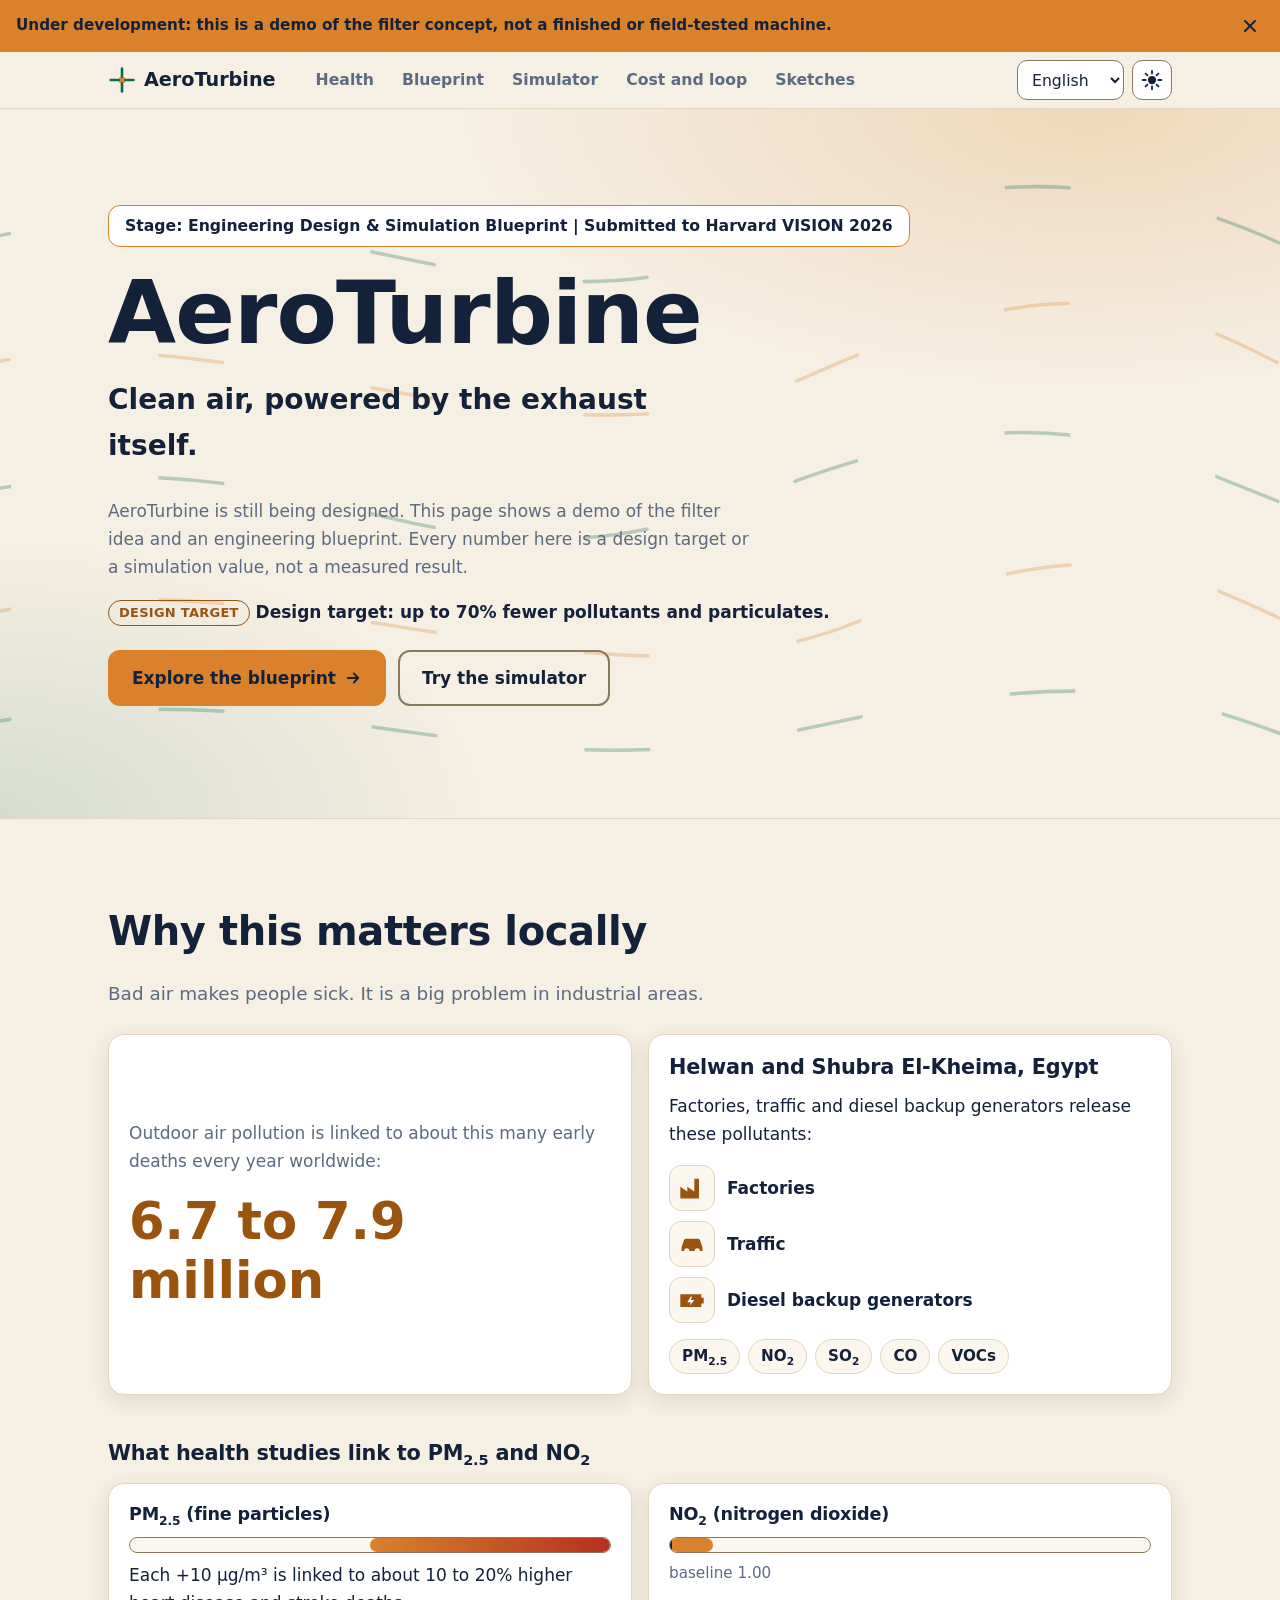
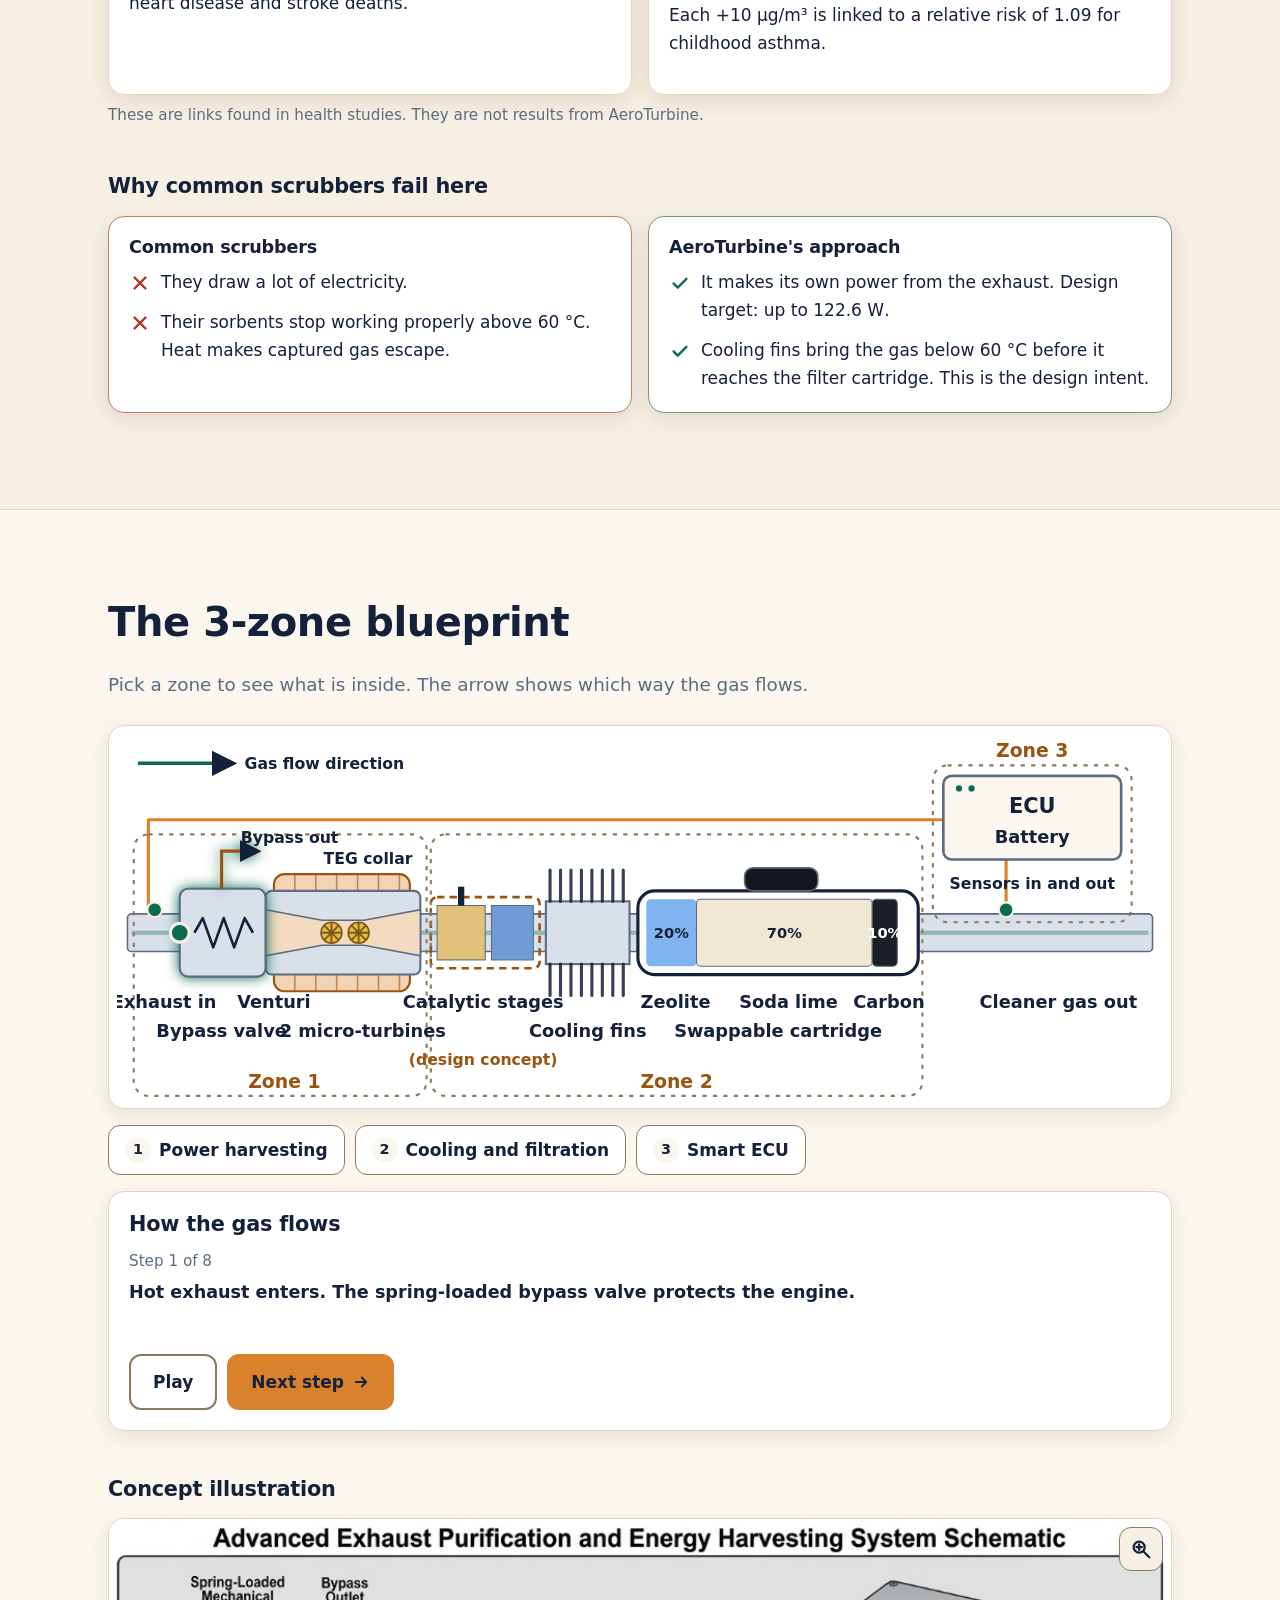
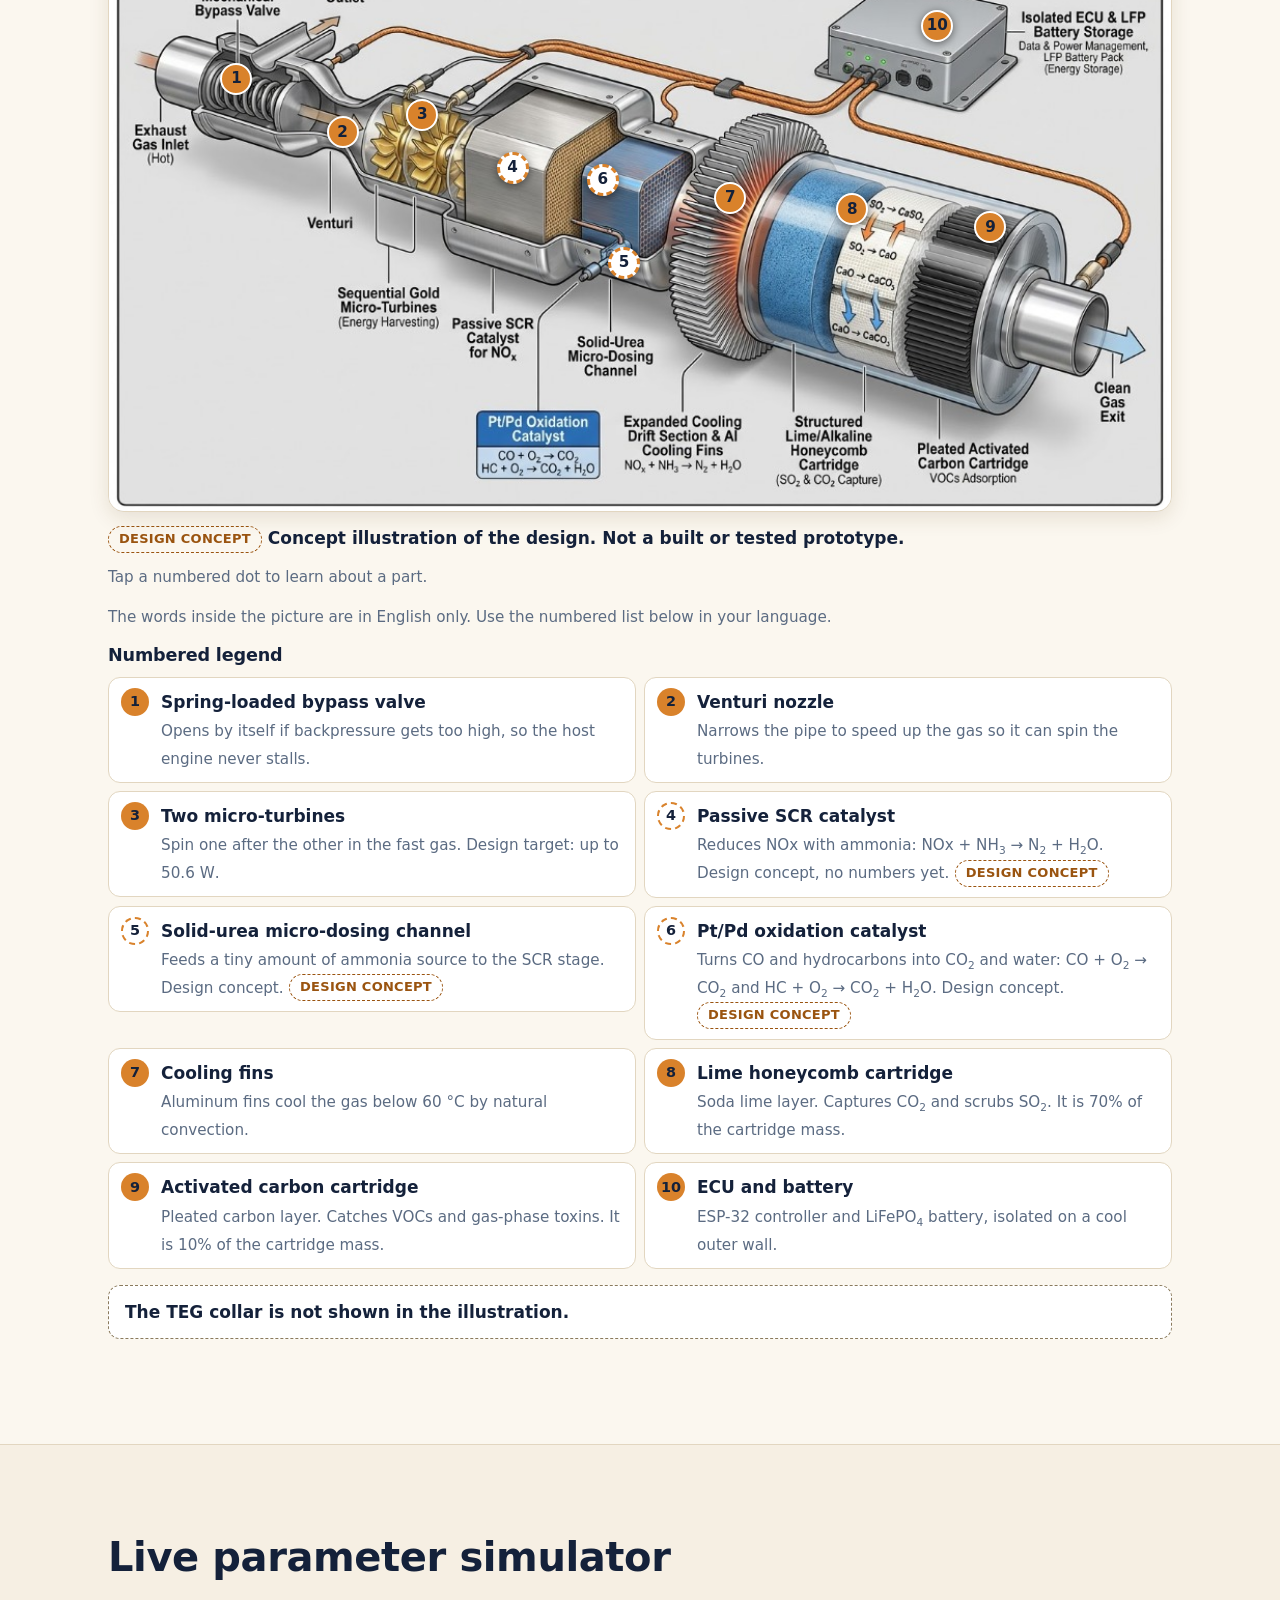
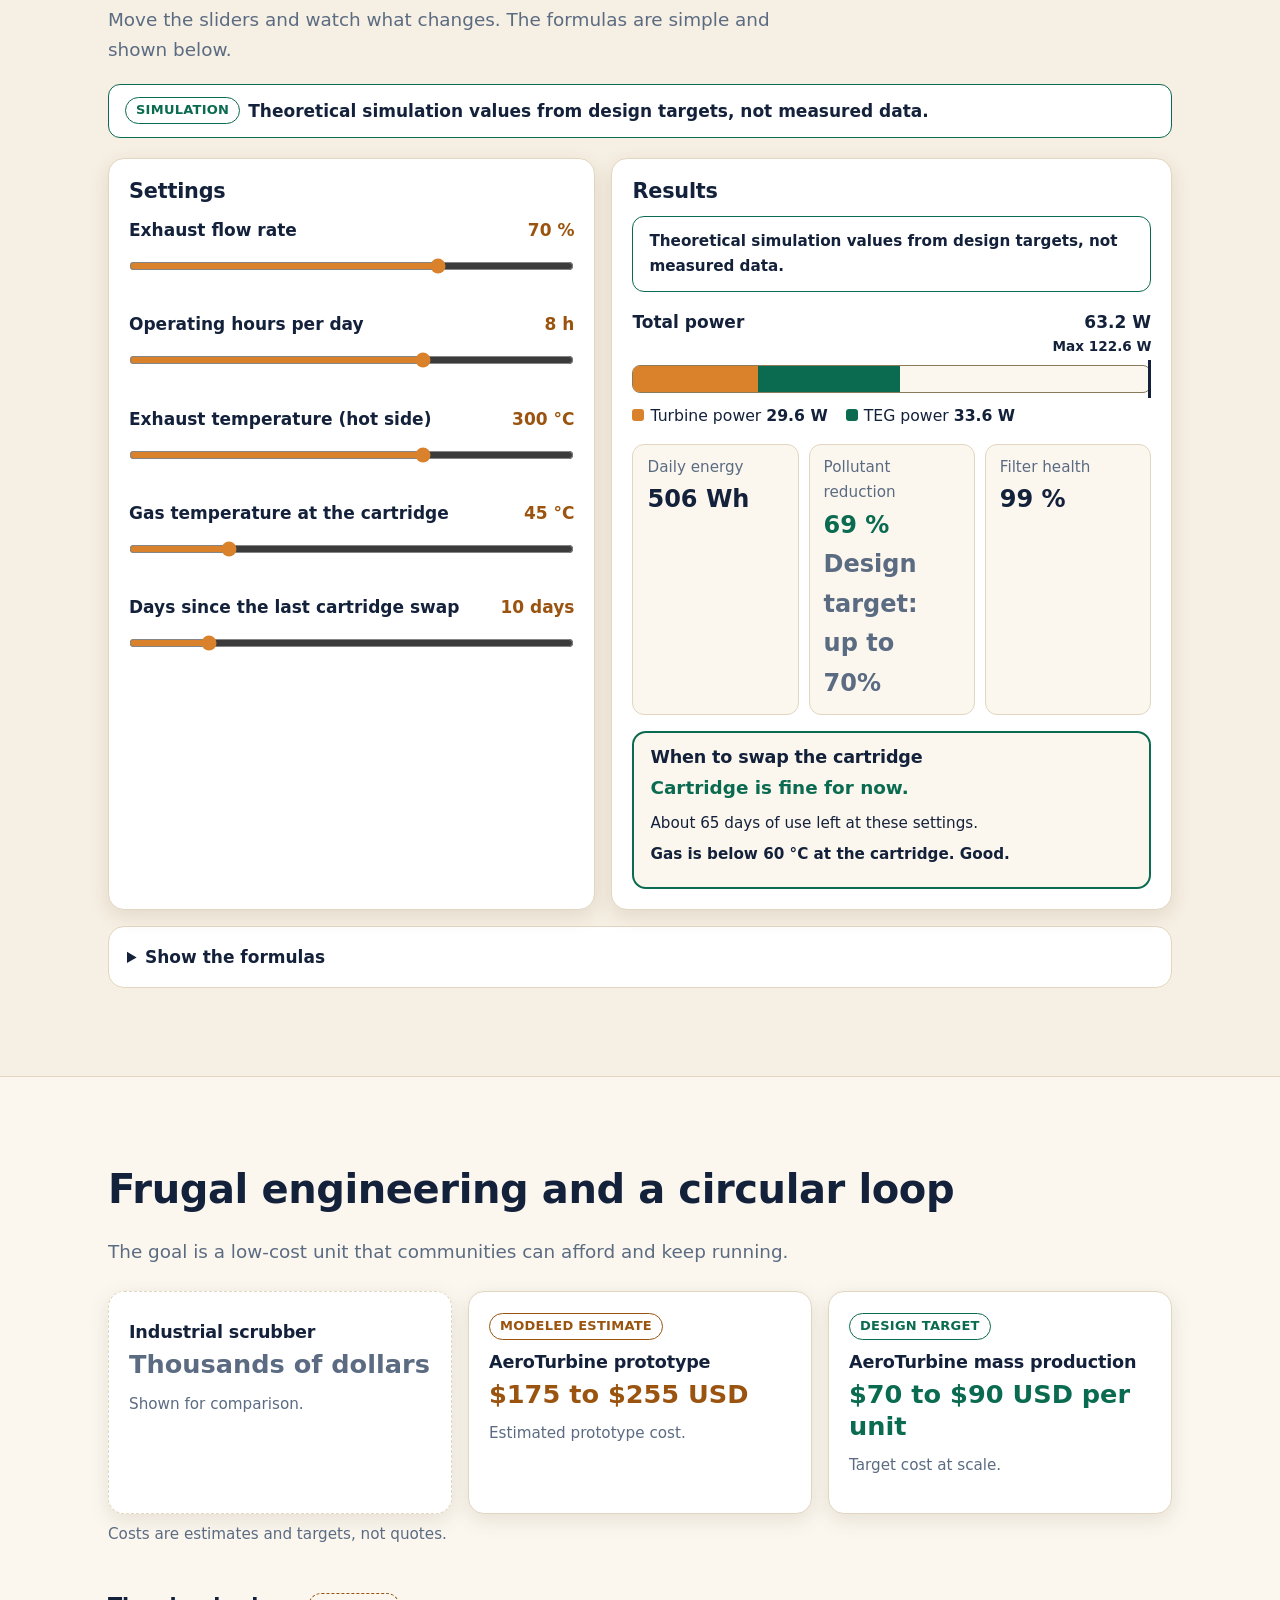
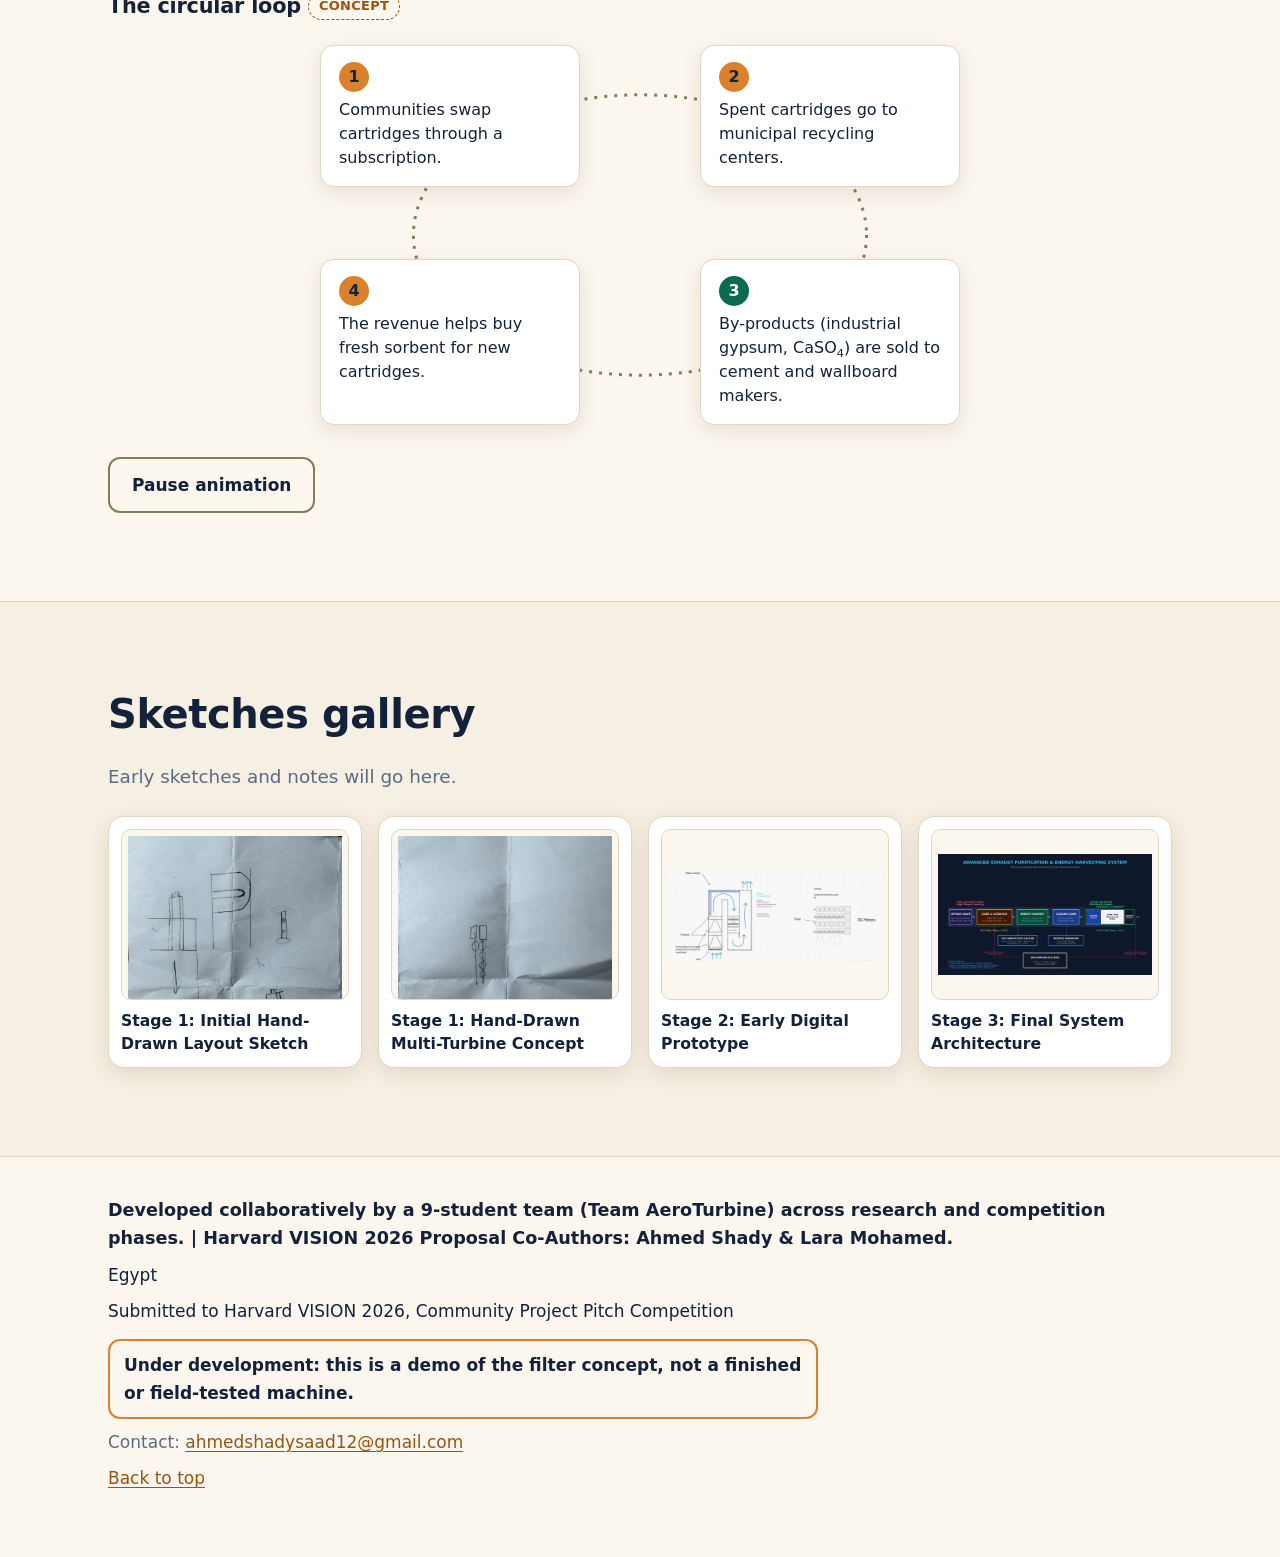
==== commit c96a1fa5: "Update sketches gallery and footer team/contact info" ====
--- a/index.html
+++ b/index.html
@@ -372,7 +372,52 @@
   <div class="wrap">
     <h2 id="gal-title" data-i18n="gallery.title"></h2>
     <p class="intro" data-i18n="gallery.intro"></p>
-    <ul class="gallery" id="gallery-grid"></ul>
+    <ul class="gallery" id="gallery-grid">
+      <li>
+        <button type="button" class="tile" data-i18n-attr="title:gallery.open">
+          <span class="ph">
+            <picture>
+              <source type="image/webp" srcset="assets/sketches/stage1-layout.webp">
+              <img src="assets/sketches/stage1-layout.jpg" loading="lazy" decoding="async" width="768" height="1024" alt="" data-i18n-attr="alt:gallery.alts.0">
+            </picture>
+          </span>
+          <span class="cap" data-i18n="gallery.captions.0"></span>
+        </button>
+      </li>
+      <li>
+        <button type="button" class="tile" data-i18n-attr="title:gallery.open">
+          <span class="ph">
+            <picture>
+              <source type="image/webp" srcset="assets/sketches/stage1-multiturbine.webp">
+              <img src="assets/sketches/stage1-multiturbine.jpg" loading="lazy" decoding="async" width="768" height="1024" alt="" data-i18n-attr="alt:gallery.alts.1">
+            </picture>
+          </span>
+          <span class="cap" data-i18n="gallery.captions.1"></span>
+        </button>
+      </li>
+      <li>
+        <button type="button" class="tile" data-i18n-attr="title:gallery.open">
+          <span class="ph">
+            <picture>
+              <source type="image/webp" srcset="assets/sketches/stage2-digital.webp">
+              <img src="assets/sketches/stage2-digital.jpg" loading="lazy" decoding="async" width="1024" height="444" alt="" data-i18n-attr="alt:gallery.alts.2">
+            </picture>
+          </span>
+          <span class="cap" data-i18n="gallery.captions.2"></span>
+        </button>
+      </li>
+      <li>
+        <button type="button" class="tile" data-i18n-attr="title:gallery.open">
+          <span class="ph">
+            <picture>
+              <source type="image/webp" srcset="assets/sketches/stage3-final.webp">
+              <img src="assets/sketches/stage3-final.jpg" loading="lazy" decoding="async" width="1024" height="579" alt="" data-i18n-attr="alt:gallery.alts.3">
+            </picture>
+          </span>
+          <span class="cap" data-i18n="gallery.captions.3"></span>
+        </button>
+      </li>
+    </ul>
   </div>
 </section>
 
@@ -384,7 +429,7 @@
     <p data-i18n="footer.country"></p>
     <p data-i18n="footer.submitted"></p>
     <p class="f-disc" data-i18n="footer.disclaimer"></p>
-    <p class="muted" data-i18n="footer.contact"></p>
+    <p class="muted f-contact"><span data-i18n="footer.contact"></span> <a id="contact-email" href="mailto:ahmedshadysaad12@gmail.com"><span class="ltr" dir="ltr">ahmedshadysaad12@gmail.com</span></a></p>
     <p><a href="#hero" data-i18n="footer.top"></a></p>
   </div>
 </footer>
--- a/styles.css
+++ b/styles.css
@@ -71,7 +71,7 @@
 a { color: var(--copper); text-underline-offset: 3px; }
 .muted { color: var(--muted); }
 .small { font-size: .95rem; }
-bdi.ltr { unicode-bidi: isolate; direction: ltr; }
+bdi.ltr, span.ltr { unicode-bidi: isolate; direction: ltr; }
 sub { font-size: .7em; line-height: 0; }
 
 :focus-visible { outline: 3px solid var(--focus); outline-offset: 3px; border-radius: 4px; }
@@ -405,27 +405,30 @@
 @media (min-width: 640px) { .loop-steps { gap: 72px 120px; } .loop-steps li { padding: 16px 18px; } }
 
 /* ---------- Gallery ---------- */
-.gallery { list-style: none; margin: 24px 0 0; padding: 0; display: grid; gap: 14px; grid-template-columns: repeat(auto-fill, minmax(min(100%, 220px), 1fr)); }
-.tile { display: block; inline-size: 100%; padding: 0; background: transparent; border: 0; color: inherit; font: inherit; text-align: start; cursor: default; }
-.tile.has-img { cursor: zoom-in; }
-.ph { position: relative; display: grid; place-items: center; text-align: center; aspect-ratio: 4 / 3; border: 2px dashed var(--line); border-radius: 14px; background: var(--surface); color: var(--muted); font-weight: 700; overflow: hidden; padding: 8px; }
-.ph img { position: absolute; inset: 0; inline-size: 100%; block-size: 100%; object-fit: cover; opacity: 0; }
-.tile.has-img .ph { border-style: solid; }
-.tile.has-img .ph img { opacity: 1; }
-.tile.has-img .ph span { visibility: hidden; }
-.tile .cap { display: block; margin-block-start: 8px; font-weight: 600; font-size: .98rem; }
+.gallery { list-style: none; margin-block: 24px 0; margin-inline: 0; padding: 0; display: grid; gap: 16px; grid-template-columns: minmax(0, 1fr); }
+@media (min-width: 600px) { .gallery { grid-template-columns: repeat(2, minmax(0, 1fr)); } }
+@media (min-width: 1024px) { .gallery { grid-template-columns: repeat(4, minmax(0, 1fr)); } }
+.gallery > li { min-inline-size: 0; display: flex; }
+.tile { display: flex; flex-direction: column; inline-size: 100%; padding: 12px; background: var(--surface); border: 1px solid var(--border); border-radius: var(--radius); box-shadow: var(--shadow); color: inherit; font: inherit; text-align: start; cursor: zoom-in; min-inline-size: 0; }
+.tile:hover { border-color: var(--copper); }
+.ph { position: relative; display: grid; place-items: center; inline-size: 100%; aspect-ratio: 4 / 3; border: 1px solid var(--border); border-radius: 10px; background: var(--surface-2); overflow: hidden; padding: 6px; }
+.ph picture { display: flex; align-items: center; justify-content: center; inline-size: 100%; block-size: 100%; }
+.ph img { inline-size: 100%; block-size: 100%; object-fit: contain; display: block; }
+.tile .cap { display: block; margin-block-start: 10px; font-weight: 600; font-size: .98rem; line-height: 1.45; overflow-wrap: anywhere; }
 
 /* ---------- Footer ---------- */
 .site-footer { border-block-start: 1px solid var(--border); background: var(--surface-2); padding-block: 40px 56px; }
-.site-footer p { margin-block-end: .5em; }
-.f-authors { font-weight: 800; font-size: 1.15rem; }
+.site-footer p { margin-block-end: .5em; overflow-wrap: anywhere; }
+.f-authors { font-weight: 800; font-size: 1.1rem; line-height: 1.55; }
+@media (max-width: 760px) { .f-authors .f-co { display: block; margin-block-start: 4px; } }
+.f-contact a { overflow-wrap: anywhere; word-break: break-word; }
 .f-disc { padding: 10px 14px; border: 2px solid var(--copper-fill); border-radius: 12px; font-weight: 700; max-inline-size: 60ch; margin-block: 14px; }
 
 /* ---------- Lightbox ---------- */
 .lightbox { border: 0; padding: 0; background: transparent; max-inline-size: 96vw; max-block-size: 96vh; overflow: visible; color: #fff; }
 .lightbox::backdrop { background: rgba(5, 10, 20, .88); }
 .lightbox img { display: block; max-inline-size: 96vw; max-block-size: 82vh; inline-size: auto; block-size: auto; margin-inline: auto; border-radius: 10px; background: #fff; }
-.lightbox p { text-align: center; margin: 10px 0 0; font-weight: 600; }
+.lightbox p { text-align: center; margin-block: 10px 0; margin-inline: 0; font-weight: 600; overflow-wrap: anywhere; }
 .lb-close { position: absolute; inset-block-start: -4px; inset-inline-end: -4px; z-index: 2; transform: translateY(-100%); }
 @media (max-width: 600px) { .lb-close { inset-block-start: 8px; inset-inline-end: 8px; transform: none; background: var(--bg); } }
 
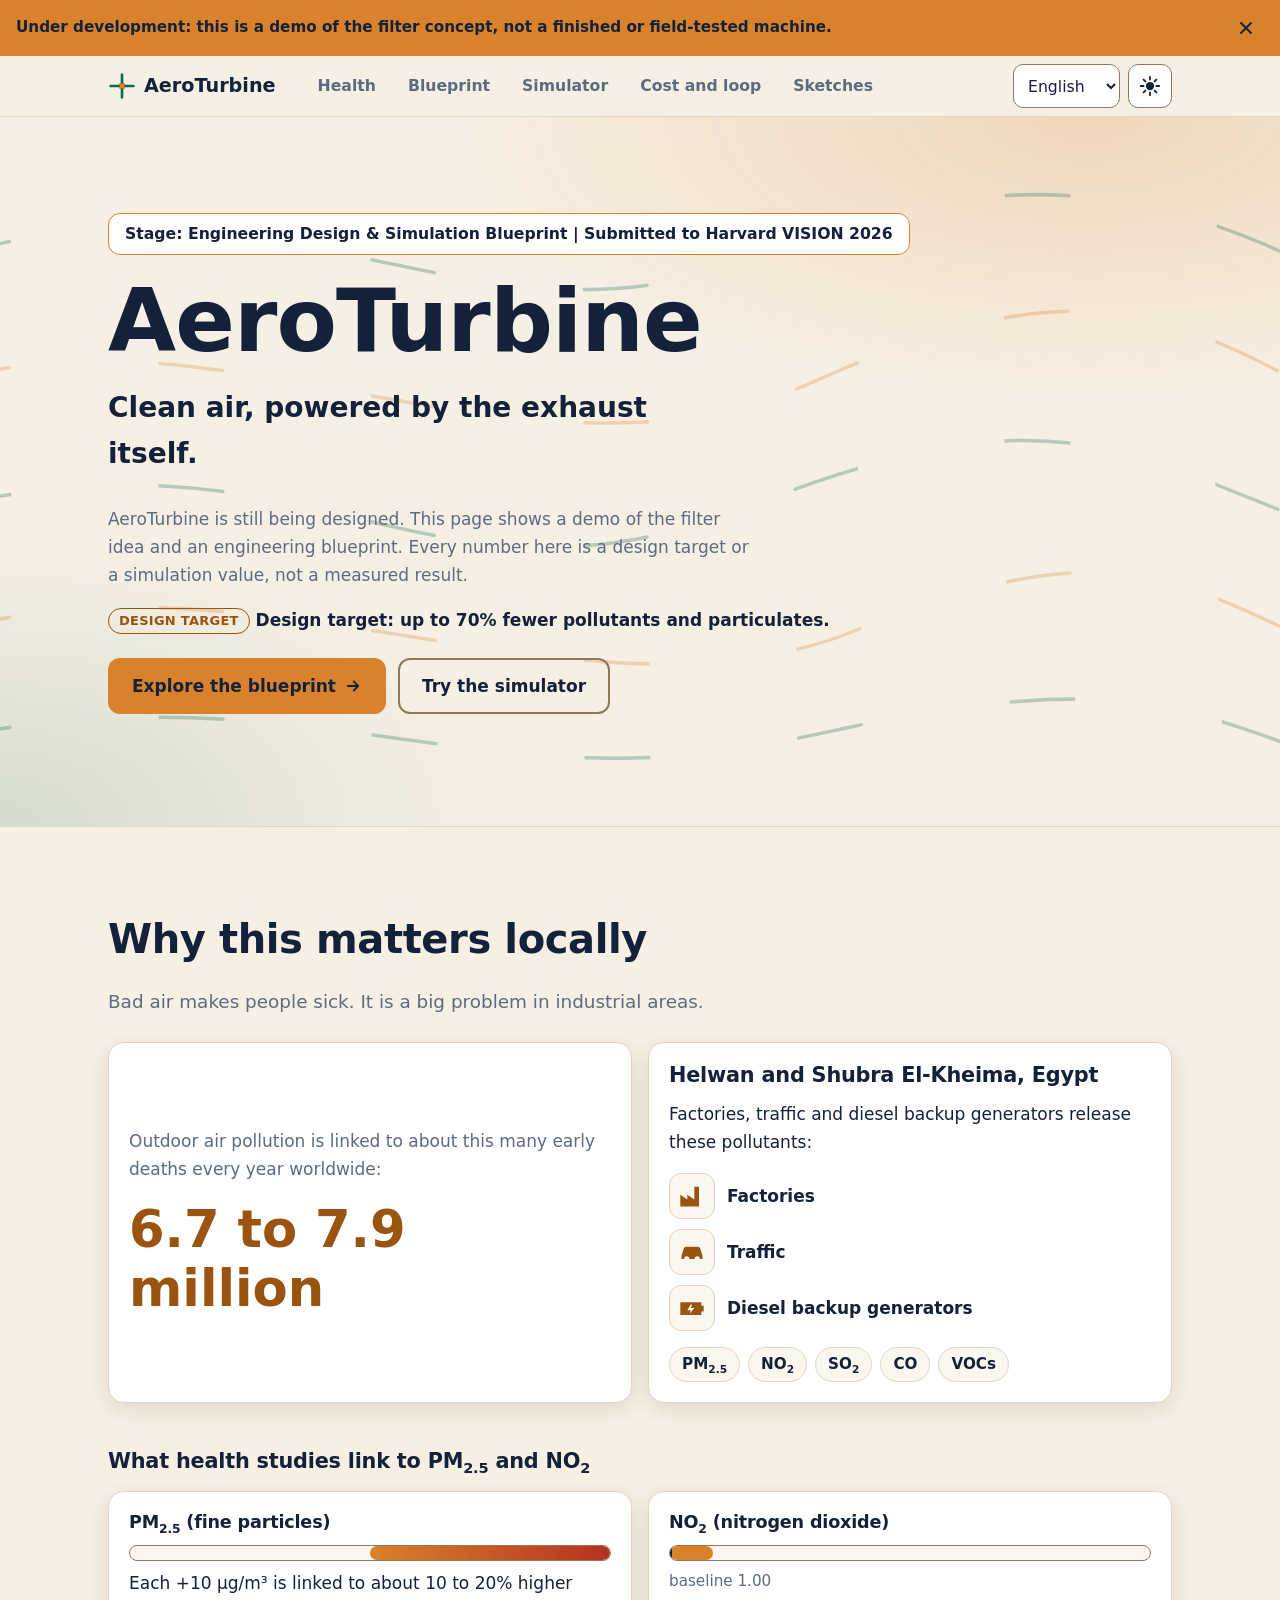
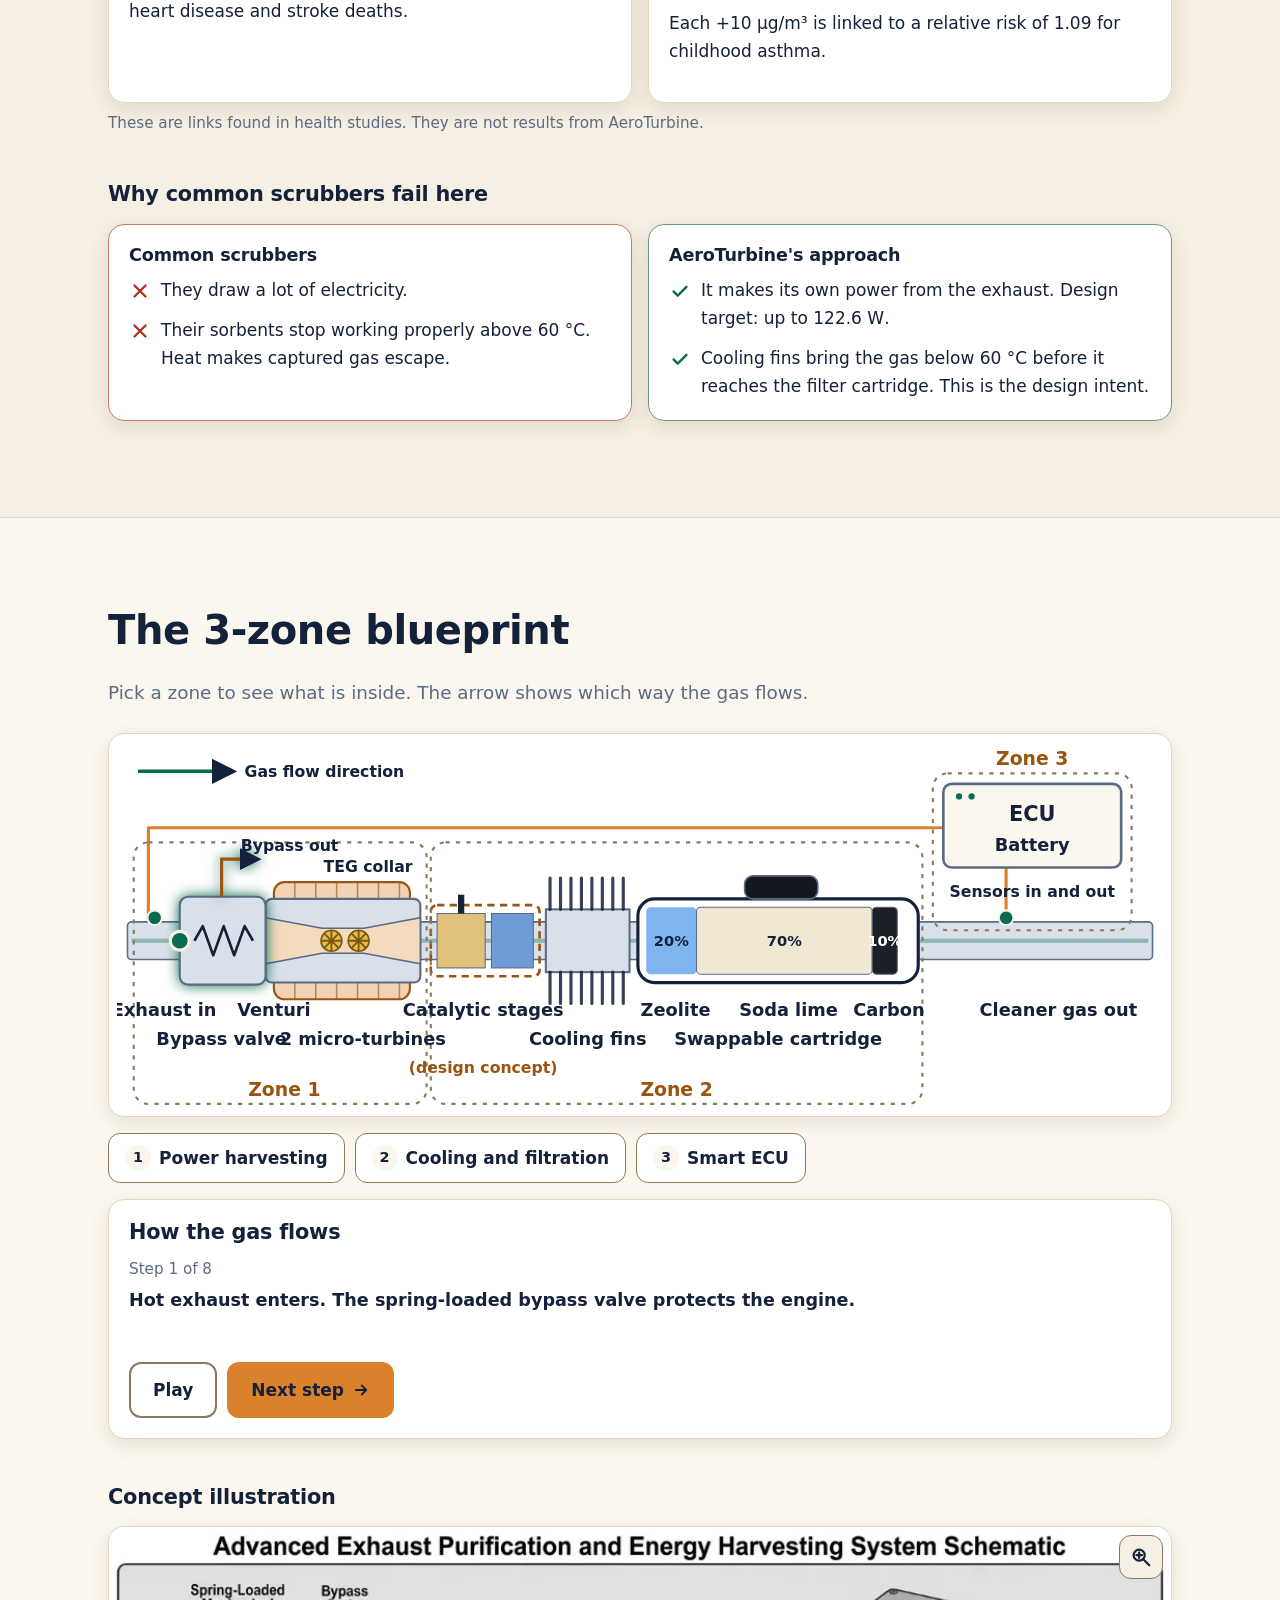
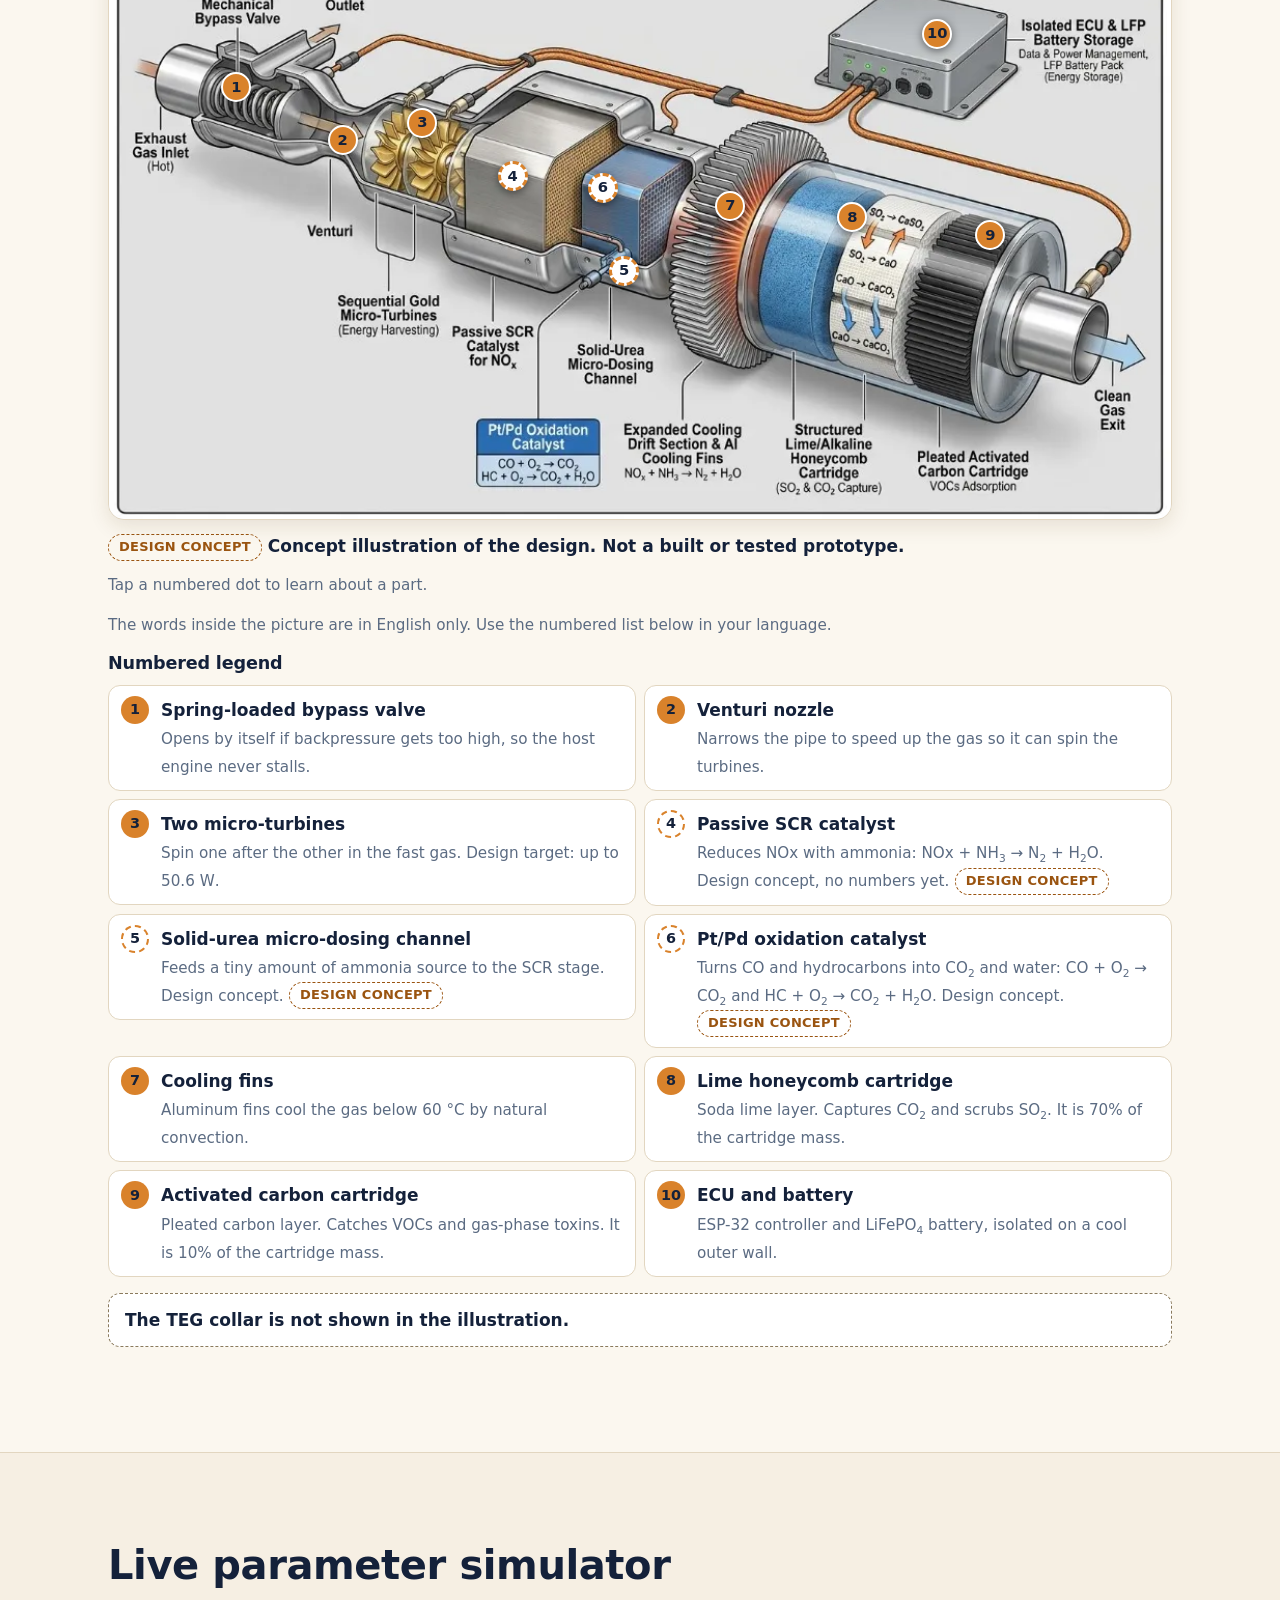
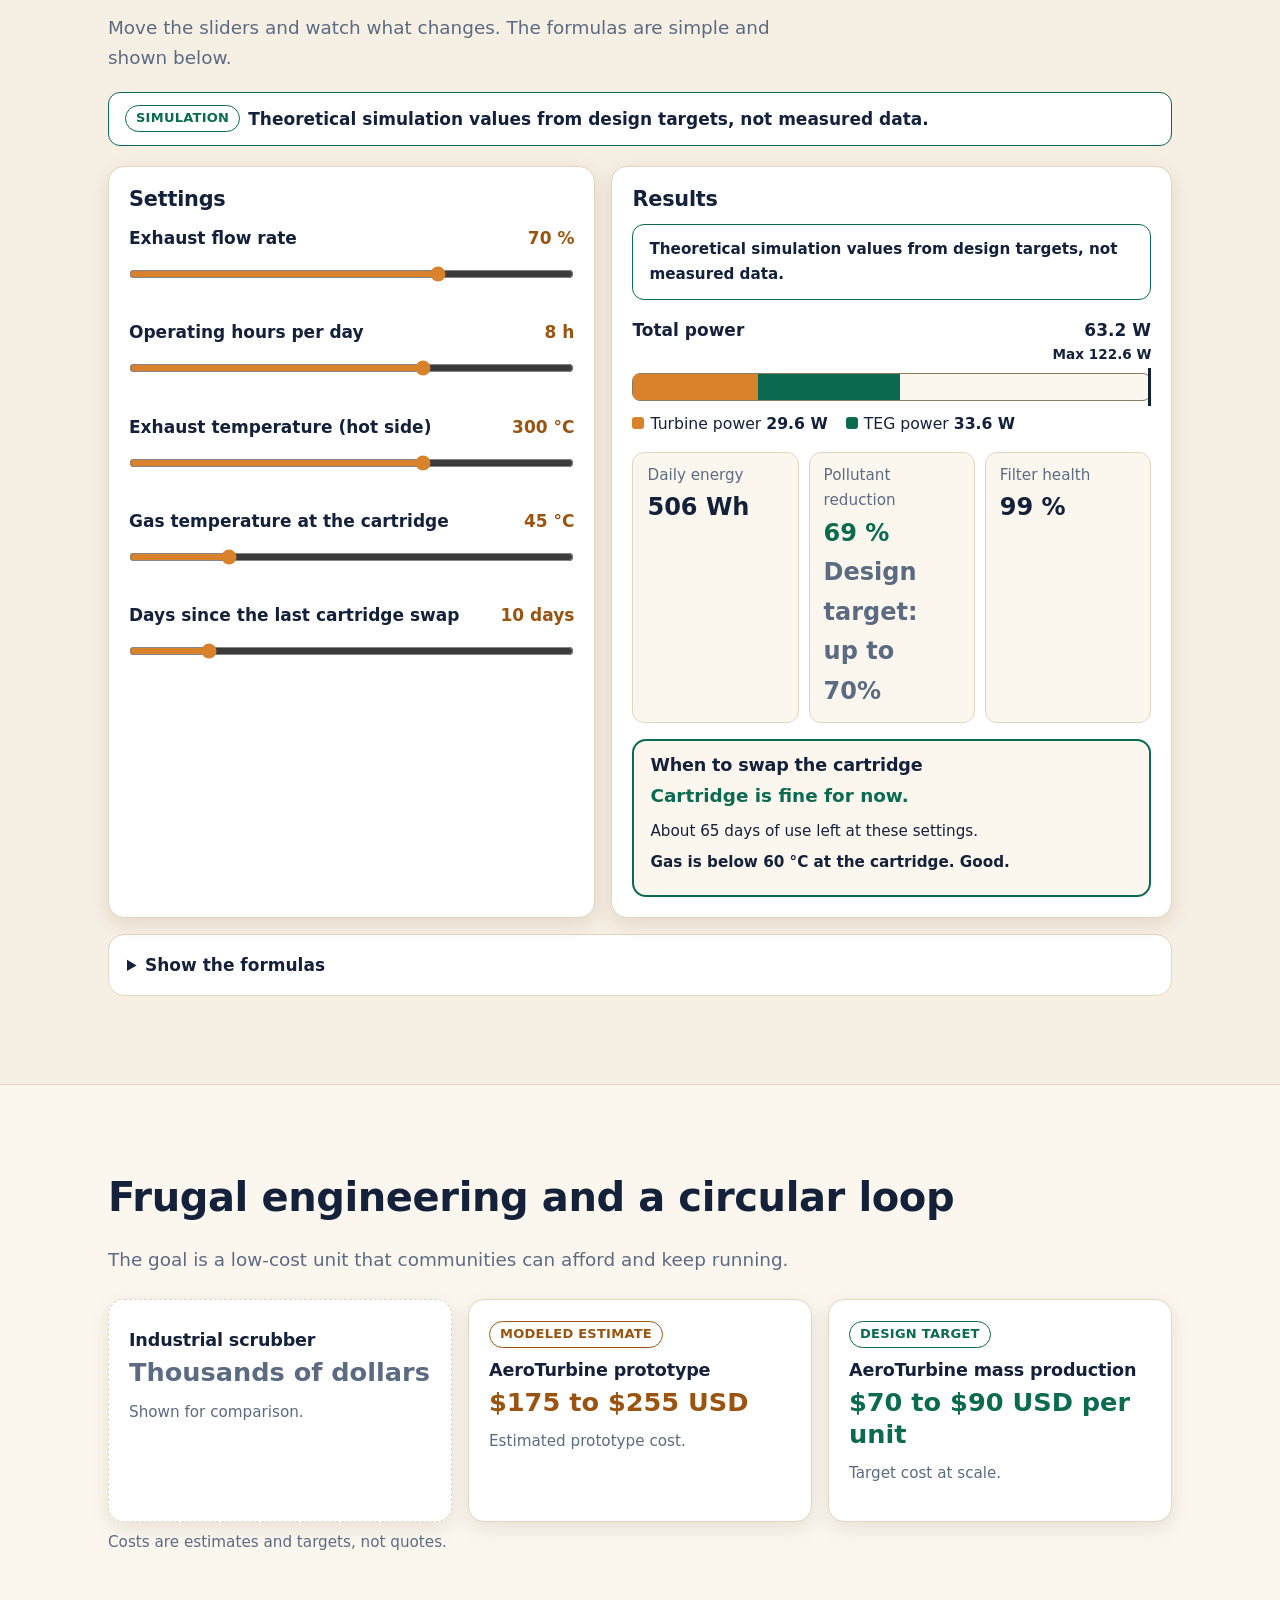
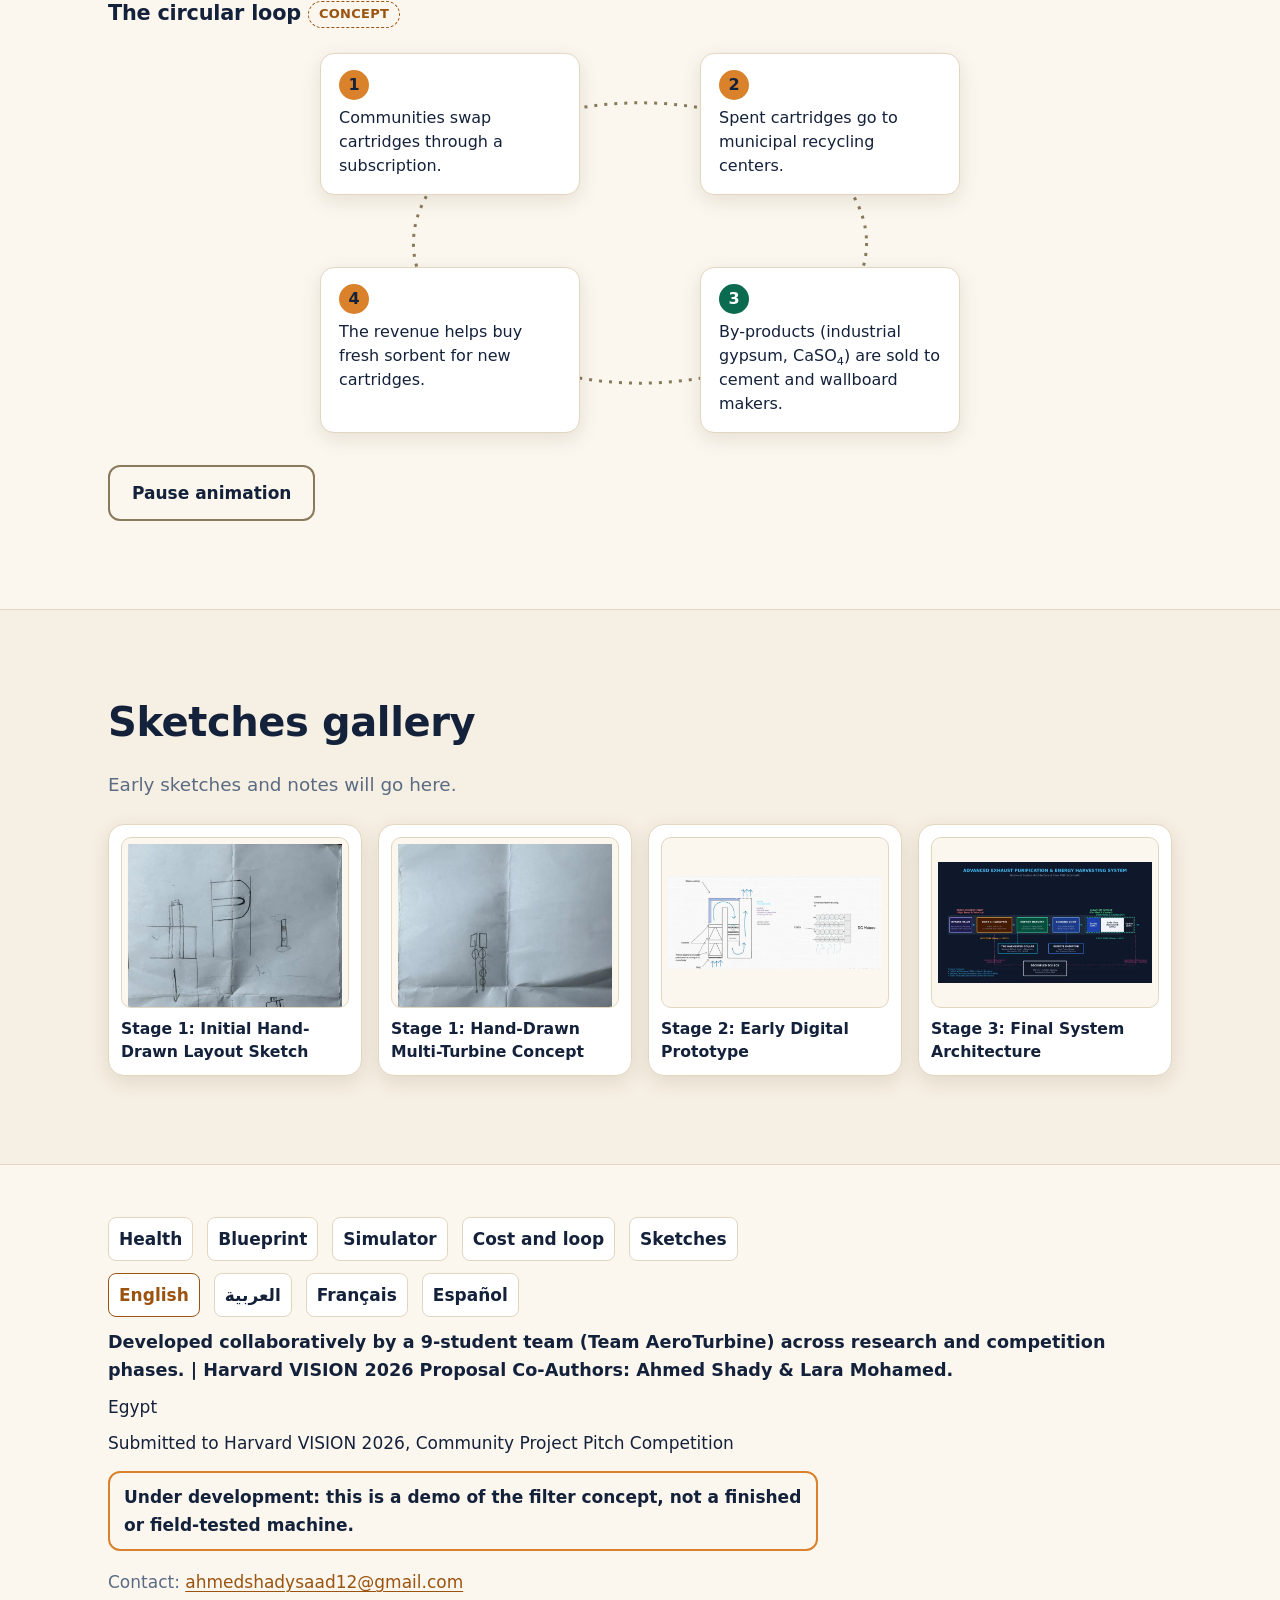
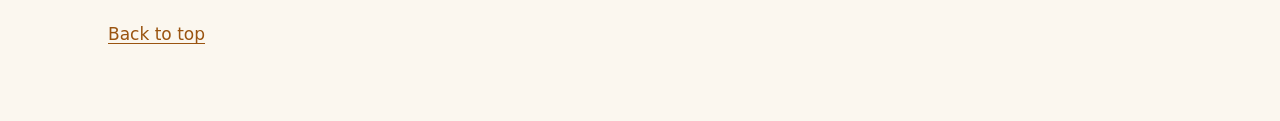
==== commit 74a58976: "Add pre-rendered multilingual SEO pages, sitemap, llms.txt, and Search Console verification" ====
--- a/index.html
+++ b/index.html
@@ -1,458 +1,110 @@
 <!DOCTYPE html>
 <html lang="en" dir="ltr">
 <head>
-<meta charset="utf-8">
-<meta name="viewport" content="width=device-width, initial-scale=1">
-<title>AeroTurbine</title>
-<meta name="description" content="AeroTurbine">
-<meta name="color-scheme" content="dark light">
-<link rel="icon" href="data:image/svg+xml,%3Csvg xmlns='http://www.w3.org/2000/svg' viewBox='0 0 32 32'%3E%3Crect width='32' height='32' rx='8' fill='%230A1628'/%3E%3Ccircle cx='16' cy='16' r='4' fill='%23D9822B'/%3E%3Cpath d='M16 4v8M16 20v8M4 16h8M20 16h8' stroke='%233DDBB0' stroke-width='3' stroke-linecap='round'/%3E%3C/svg%3E">
-<script>
-/* Set the theme before first paint (no flash). Saved choice wins, then the OS setting. */
-(function(){try{var s=localStorage.getItem('aero-theme');
-var t=s||(matchMedia('(prefers-color-scheme: light)').matches?'light':'dark');
-document.documentElement.setAttribute('data-theme',t);}catch(e){}})();
-</script>
-<link rel="stylesheet" href="styles.css">
-<!-- Optional: lets the site work when opened straight from the file system (see README). Safe to delete when hosting. -->
-<script defer src="i18n/bundle.js"></script>
-<script defer src="app.js"></script>
+  <meta charset="utf-8">
+  <meta name="viewport" content="width=device-width, initial-scale=1">
+  <title>AeroTurbine: Off-Grid Exhaust Filter Concept (Demo)</title>
+  <meta name="description" content="AeroTurbine is an off-grid exhaust filter and power-harvesting concept under development. Explore the 3-zone engineering design demo and live simulator.">
+  <meta name="google-site-verification" content="KA3-D2_kJrgQopulkS2aWoSZgjs3Lr6LJp8BxyAy610">
+  <meta name="color-scheme" content="dark light">
+  <link rel="canonical" href="https://aeroturbin.vercel.app/en/">
+  <link rel="alternate" hreflang="en" href="https://aeroturbin.vercel.app/en/">
+  <link rel="alternate" hreflang="ar" href="https://aeroturbin.vercel.app/ar/">
+  <link rel="alternate" hreflang="fr" href="https://aeroturbin.vercel.app/fr/">
+  <link rel="alternate" hreflang="es" href="https://aeroturbin.vercel.app/es/">
+  <link rel="alternate" hreflang="x-default" href="https://aeroturbin.vercel.app/en/">
+  <meta property="og:type" content="website">
+  <meta property="og:site_name" content="AeroTurbine">
+  <meta property="og:title" content="AeroTurbine: Off-Grid Exhaust Filter Concept (Demo)">
+  <meta property="og:description" content="AeroTurbine is an off-grid exhaust filter and power-harvesting concept under development. Explore the 3-zone engineering design demo and live simulator.">
+  <meta property="og:url" content="https://aeroturbin.vercel.app/">
+  <meta property="og:image" content="https://aeroturbin.vercel.app/assets/og-image.jpg">
+  <meta property="og:image:width" content="1200">
+  <meta property="og:image:height" content="630">
+  <meta property="og:image:alt" content="3D cutaway illustration of the AeroTurbine concept. Hot exhaust enters on the left through a bypass valve and Venturi with two gold micro-turbines, then passes catalytic stages, cooling fins and a three-layer cartridge, and leaves on the right. An ECU box with a battery sits above.">
+  <meta property="og:locale" content="en_US">
+  <meta property="og:locale:alternate" content="ar_AR">
+  <meta property="og:locale:alternate" content="fr_FR">
+  <meta property="og:locale:alternate" content="es_ES">
+  <meta name="twitter:card" content="summary_large_image">
+  <meta name="twitter:title" content="AeroTurbine: Off-Grid Exhaust Filter Concept (Demo)">
+  <meta name="twitter:description" content="AeroTurbine is an off-grid exhaust filter and power-harvesting concept under development. Explore the 3-zone engineering design demo and live simulator.">
+  <meta name="twitter:image" content="https://aeroturbin.vercel.app/assets/og-image.jpg">
+  <meta name="twitter:image:alt" content="3D cutaway illustration of the AeroTurbine concept. Hot exhaust enters on the left through a bypass valve and Venturi with two gold micro-turbines, then passes catalytic stages, cooling fins and a three-layer cartridge, and leaves on the right. An ECU box with a battery sits above.">
+  <link rel="icon" href="data:image/svg+xml,%3Csvg xmlns='http://www.w3.org/2000/svg' viewBox='0 0 32 32'%3E%3Crect width='32' height='32' rx='8' fill='%230A1628'/%3E%3Ccircle cx='16' cy='16' r='4' fill='%23D9822B'/%3E%3Cpath d='M16 4v8M16 20v8M4 16h8M20 16h8' stroke='%233DDBB0' stroke-width='3' stroke-linecap='round'/%3E%3C/svg%3E">
+  <script type="application/ld+json">{"@context":"https://schema.org","@graph":[{"@type":"WebSite","@id":"https://aeroturbin.vercel.app/#website","url":"https://aeroturbin.vercel.app/","name":"AeroTurbine","inLanguage":["en","ar","fr","es"]},{"@type":"WebPage","@id":"https://aeroturbin.vercel.app/#webpage","url":"https://aeroturbin.vercel.app/","name":"AeroTurbine: Off-Grid Exhaust Filter Concept (Demo)","description":"AeroTurbine is an off-grid exhaust filter and power-harvesting concept under development. Explore the 3-zone engineering design demo and live simulator.","inLanguage":"en","isPartOf":{"@id":"https://aeroturbin.vercel.app/#website"},"about":{"@id":"https://aeroturbin.vercel.app/#project"},"primaryImageOfPage":{"@type":"ImageObject","url":"https://aeroturbin.vercel.app/assets/og-image.jpg","width":1200,"height":630,"caption":"Concept illustration of the design. Not a built or tested prototype."}},{"@type":"CreativeWork","@id":"https://aeroturbin.vercel.app/#project","name":"AeroTurbine","headline":"Clean air, powered by the exhaust itself.","description":"AeroTurbine is still being designed. This page shows a demo of the filter idea and an engineering blueprint. Every number here is a design target or a simulation value, not a measured result.","creativeWorkStatus":"Under development: this is a demo of the filter concept, not a finished or field-tested machine.","inLanguage":"en","author":[{"@type":"Person","name":"Ahmed Shady"},{"@type":"Person","name":"Lara Mohamed"}]}]}</script>
+  <style>:root{color-scheme:dark;--bg:#0A1628;--surface:#12233B;--surface-2:#0E1D33;--border:#1F3556;--line:#4A6A93;--text:#EAF1F8;--muted:#9FB3C8;--copper:#D9822B;--copper-fill:#D9822B;--on-copper:#0A1628;--mint:#3DDBB0;--coral:#E5604D}:root[data-theme="light"]{color-scheme:light;--bg:#F6EFE3;--surface:#FFFFFF;--surface-2:#FBF7EF;--border:#E2D6C0;--line:#8A7A5C;--text:#14213A;--muted:#5B6B82;--copper:#9A5410;--copper-fill:#D9822B;--on-copper:#14213A;--mint:#0B6B50;--coral:#B5301F}*,*::before,*::after{box-sizing:border-box}body{margin:0;background:var(--bg);color:var(--text);font-family:system-ui,-apple-system,"Segoe UI",Roboto,Arial,sans-serif;font-size:1.0625rem;line-height:1.65;overflow-x:hidden}.wrap{inline-size:100%;max-inline-size:1120px;margin-inline:auto;padding-inline:16px}.top{position:sticky;inset-block-start:0;z-index:50}.banner{display:flex;align-items:center;gap:8px;justify-content:space-between;background:var(--copper-fill);color:var(--on-copper);min-block-size:52px;padding:6px 12px;padding-inline-start:16px;font-weight:700;font-size:.95rem}</style>
+  <script>
+  (function(){
+    try {
+      var s = localStorage.getItem('aero-theme');
+      var th = s || (matchMedia('(prefers-color-scheme: light)').matches ? 'light' : 'dark');
+      document.documentElement.setAttribute('data-theme', th);
+      if (/[?&]noredirect=1/.test(location.search)) return;
+      if (/(bot|crawl|spider|slurp|facebookexternalhit|whatsapp|linkedinbot|twitterbot|google|bing|yandex|duckduckbot)/i.test(navigator.userAgent)) return;
+      var supported = ['en', 'ar', 'fr', 'es'];
+      var target = localStorage.getItem('aero-lang');
+      if (!target || supported.indexOf(target) === -1) {
+        var prefs = navigator.languages && navigator.languages.length ? navigator.languages : [navigator.language || 'en'];
+        target = 'en';
+        for (var i = 0; i < prefs.length; i++) {
+          var c = String(prefs[i]).toLowerCase().split('-')[0];
+          if (supported.indexOf(c) !== -1) { target = c; break; }
+        }
+      }
+      var tail = location.protocol === 'file:' ? '/index.html' : '/';
+      location.replace(target + tail + (location.hash || ''));
+    } catch (e) {}
+  })();
+  </script>
+  <link rel="stylesheet" href="styles.css">
 </head>
 <body>
-<a class="skip" href="#main" data-i18n="skip"></a>
-
 <div class="top">
-  <div class="banner" id="banner" role="region" aria-labelledby="banner-text">
-    <p id="banner-text" data-i18n="banner.text"></p>
-    <button type="button" class="banner-x" id="banner-close" data-i18n-attr="aria-label:banner.dismiss">
-      <svg viewBox="0 0 24 24" width="20" height="20" aria-hidden="true"><path d="M6 6l12 12M18 6L6 18" stroke="currentColor" stroke-width="2.4" stroke-linecap="round" fill="none"/></svg>
-    </button>
+  <div class="banner" role="region" aria-label="Development notice">
+    <p>Under development: this is a demo of the filter concept, not a finished or field-tested machine.</p>
   </div>
-
-  <header class="site-header">
-    <div class="wrap header-row">
-      <a class="brand" href="#hero">
-        <svg viewBox="0 0 32 32" width="28" height="28" aria-hidden="true"><circle cx="16" cy="16" r="4" fill="var(--copper-fill)"/><path d="M16 3v9M16 20v9M3 16h9M20 16h9" stroke="var(--mint)" stroke-width="3" stroke-linecap="round"/></svg>
-        <span data-i18n="hero.title"></span>
+</div>
+<main id="main" class="section">
+  <div class="wrap">
+    <p class="badge">Stage: Engineering Design &amp; Simulation Blueprint | Submitted to <bdi class="ltr" dir="ltr">Harvard VISION 2026</bdi></p>
+    <h1>AeroTurbine</h1>
+    <p class="lead">Clean air, powered by the exhaust itself.</p>
+    <p class="hero-note">AeroTurbine is still being designed. This page shows a demo of the filter idea and an engineering blueprint. Every number here is a design target or a simulation value, not a measured result.</p>
+    <h2>Language / اللغة / Langue / Idioma</h2>
+    <div class="chooser-grid">
+      <a class="chooser-link" href="en/" lang="en" dir="ltr" hreflang="en" data-lang="en">
+        <strong>English</strong>
+        <span>Clean air, powered by the exhaust itself.</span>
       </a>
-      <nav class="nav" data-i18n-attr="aria-label:nav.label">
-        <ul>
-          <li><a href="#health" data-i18n="nav.health"></a></li>
-          <li><a href="#blueprint" data-i18n="nav.blueprint"></a></li>
-          <li><a href="#simulator" data-i18n="nav.simulator"></a></li>
-          <li><a href="#economy" data-i18n="nav.economy"></a></li>
-          <li><a href="#gallery" data-i18n="nav.gallery"></a></li>
-        </ul>
-      </nav>
-      <div class="tools">
-        <select id="lang-select" class="select" data-i18n-attr="aria-label:lang.label"></select>
-        <button type="button" id="theme-toggle" class="icon-btn">
-          <svg class="i-sun" viewBox="0 0 24 24" width="22" height="22" aria-hidden="true"><circle cx="12" cy="12" r="4.5" fill="currentColor"/><path d="M12 2v3M12 19v3M2 12h3M19 12h3M5 5l2 2M17 17l2 2M19 5l-2 2M7 17l-2 2" stroke="currentColor" stroke-width="2" stroke-linecap="round"/></svg>
-          <svg class="i-moon" viewBox="0 0 24 24" width="22" height="22" aria-hidden="true"><path d="M20 14.5A8.5 8.5 0 0 1 9.5 4 8.5 8.5 0 1 0 20 14.5z" fill="currentColor"/></svg>
-        </button>
-      </div>
-    </div>
-  </header>
-</div>
-
-<main id="main">
-
-<!-- 1. HERO -->
-<section id="hero" class="hero" aria-labelledby="hero-title">
-  <svg class="airflow" viewBox="0 0 1200 400" preserveAspectRatio="none" role="img" data-i18n-attr="aria-label:hero.bgLabel">
-    <g fill="none" stroke-linecap="round">
-      <path class="af a1" d="M-50 80 C 250 20, 450 140, 700 80 S 1100 40, 1280 100"/>
-      <path class="af a2" d="M-50 150 C 200 100, 500 220, 760 150 S 1100 110, 1280 170"/>
-      <path class="af a3" d="M-50 220 C 300 170, 400 290, 700 220 S 1050 190, 1280 240"/>
-      <path class="af a4" d="M-50 290 C 250 240, 550 350, 800 290 S 1100 260, 1280 310"/>
-      <path class="af a5" d="M-50 350 C 300 310, 450 390, 750 350 S 1100 330, 1280 370"/>
-    </g>
-  </svg>
-  <div class="wrap hero-inner">
-    <p class="badge" data-i18n="hero.badge"></p>
-    <h1 id="hero-title" data-i18n="hero.title"></h1>
-    <p class="lead" data-i18n="hero.summary"></p>
-    <p class="hero-note" data-i18n="hero.note"></p>
-    <p class="hero-target"><span class="tag tag-target" data-i18n="tag.target"></span> <span data-i18n="hero.target"></span></p>
-    <div class="cta">
-      <a class="btn btn-primary" href="#blueprint"><span data-i18n="hero.cta1"></span> <svg class="dir-icon" viewBox="0 0 24 24" width="18" height="18" aria-hidden="true"><path d="M5 12h14M13 6l6 6-6 6" stroke="currentColor" stroke-width="2.4" stroke-linecap="round" stroke-linejoin="round" fill="none"/></svg></a>
-      <a class="btn btn-ghost" href="#simulator" data-i18n="hero.cta2"></a>
+      <a class="chooser-link" href="ar/" lang="ar" dir="rtl" hreflang="ar" data-lang="ar">
+        <strong>العربية</strong>
+        <span>هواء أنظف، بطاقة يولّدها العادم نفسه.</span>
+      </a>
+      <a class="chooser-link" href="fr/" lang="fr" dir="ltr" hreflang="fr" data-lang="fr">
+        <strong>Français</strong>
+        <span>De l'air plus propre, alimenté par l'échappement lui-même.</span>
+      </a>
+      <a class="chooser-link" href="es/" lang="es" dir="ltr" hreflang="es" data-lang="es">
+        <strong>Español</strong>
+        <span>Aire más limpio, impulsado por el propio escape.</span>
+      </a>
     </div>
   </div>
-</section>
-
-<!-- 2. HEALTH CONTEXT -->
-<section id="health" class="section" aria-labelledby="health-title">
-  <div class="wrap">
-    <h2 id="health-title" data-i18n="health.title"></h2>
-    <p class="intro" data-i18n="health.intro"></p>
-
-    <div class="grid-2 gap-top">
-      <div class="card big-stat">
-        <p class="muted" data-i18n="health.globalLabel"></p>
-        <p class="big-num" data-i18n="health.globalValue"></p>
-      </div>
-      <div class="card">
-        <h3 data-i18n="health.placesTitle"></h3>
-        <p data-i18n="health.placesText"></p>
-        <ul class="sources">
-          <li>
-            <svg viewBox="0 0 24 24" width="30" height="30" aria-hidden="true"><path d="M2 21V11l6 4v-4l6 4V4h4v17z" fill="currentColor"/></svg>
-            <span data-i18n="health.sources.factories"></span>
-          </li>
-          <li>
-            <svg viewBox="0 0 24 24" width="30" height="30" aria-hidden="true"><path d="M3 15l2-6a2 2 0 0 1 2-1.5h10A2 2 0 0 1 19 9l2 6v3h-2.2a2.3 2.3 0 0 0-4.6 0H9.8a2.3 2.3 0 0 0-4.6 0H3z" fill="currentColor"/></svg>
-            <span data-i18n="health.sources.traffic"></span>
-          </li>
-          <li>
-            <svg viewBox="0 0 24 24" width="30" height="30" aria-hidden="true"><path d="M2 7h18v11H2zM20 10h2v5h-2z" fill="currentColor"/><path d="M11 9l-3 5h3l-1 3 4-5h-3l1-3z" fill="var(--surface)"/></svg>
-            <span data-i18n="health.sources.generators"></span>
-          </li>
-        </ul>
-        <ul class="chips" data-i18n-attr="aria-label:health.pollutants">
-          <li data-i18n="health.pollutantList.pm"></li>
-          <li data-i18n="health.pollutantList.no2"></li>
-          <li data-i18n="health.pollutantList.so2"></li>
-          <li data-i18n="health.pollutantList.co"></li>
-          <li data-i18n="health.pollutantList.voc"></li>
-        </ul>
-      </div>
-    </div>
-
-    <h3 class="sub" data-i18n="health.effectsTitle"></h3>
-    <div class="grid-2">
-      <div class="card">
-        <h4 data-i18n="health.pmTitle"></h4>
-        <div class="meter" role="img" data-i18n-attr="aria-label:health.pmChart"><span class="meter-range" style="inset-inline-start:50%;inline-size:50%"></span></div>
-        <p data-i18n="health.pmText"></p>
-      </div>
-      <div class="card">
-        <h4 data-i18n="health.no2Title"></h4>
-        <div class="meter" role="img" data-i18n-attr="aria-label:health.no2Chart"><span class="meter-base"></span><span class="meter-range alt" style="inset-inline-start:0;inline-size:9%"></span></div>
-        <p class="muted small" data-i18n="health.baseline"></p>
-        <p data-i18n="health.no2Text"></p>
-      </div>
-    </div>
-    <p class="muted small" data-i18n="health.note"></p>
-
-    <h3 class="sub" data-i18n="health.failTitle"></h3>
-    <div class="grid-2 compare">
-      <div class="card bad">
-        <h4 data-i18n="health.failColA"></h4>
-        <ul class="ticks">
-          <li><svg viewBox="0 0 24 24" width="22" height="22" aria-hidden="true"><path d="M6 6l12 12M18 6L6 18" stroke="currentColor" stroke-width="2.6" stroke-linecap="round" fill="none"/></svg><span data-i18n="health.failA1"></span></li>
-          <li><svg viewBox="0 0 24 24" width="22" height="22" aria-hidden="true"><path d="M6 6l12 12M18 6L6 18" stroke="currentColor" stroke-width="2.6" stroke-linecap="round" fill="none"/></svg><span data-i18n="health.failA2"></span></li>
-        </ul>
-      </div>
-      <div class="card good">
-        <h4 data-i18n="health.failColB"></h4>
-        <ul class="ticks">
-          <li><svg viewBox="0 0 24 24" width="22" height="22" aria-hidden="true"><path d="M5 12.5l4.5 4.5L19 7.5" stroke="currentColor" stroke-width="2.6" stroke-linecap="round" stroke-linejoin="round" fill="none"/></svg><span data-i18n="health.failB1"></span></li>
-          <li><svg viewBox="0 0 24 24" width="22" height="22" aria-hidden="true"><path d="M5 12.5l4.5 4.5L19 7.5" stroke="currentColor" stroke-width="2.6" stroke-linecap="round" stroke-linejoin="round" fill="none"/></svg><span data-i18n="health.failB2"></span></li>
-        </ul>
-      </div>
-    </div>
-  </div>
-</section>
-
-<!-- 3. BLUEPRINT -->
-<section id="blueprint" class="section alt" aria-labelledby="bp-title">
-  <div class="wrap">
-    <h2 id="bp-title" data-i18n="blueprint.title"></h2>
-    <p class="intro" data-i18n="blueprint.intro"></p>
-
-    <!-- 3a. Interactive SVG -->
-    <div class="diagram-scroll card">
-      <svg id="bp" viewBox="0 0 1000 350" data-i18n-attr="aria-label:blueprint.diagramLabel" role="group">
-        <defs>
-          <marker id="arr" viewBox="0 0 10 10" refX="8" refY="5" markerWidth="7" markerHeight="7" orient="auto-start-reverse"><path d="M0 0L10 5L0 10z" fill="currentColor"/></marker>
-        </defs>
-
-        <!-- Shapes: this group is flipped left-right in RTL. No text in here. -->
-        <g id="bp-shapes">
-          <path class="wire" d="M790 82 H30 V166"/>
-          <path class="wire" d="M850 120 V166"/>
-          <rect class="pipe" x="10" y="172" width="980" height="36" rx="4"/>
-          <rect class="gas-line" x="14" y="188" width="972" height="4"/>
-
-          <g id="g-teg"><rect class="teg" x="150" y="134" width="130" height="112" rx="10"/>
-            <path class="teg-lines" d="M170 134v112M190 134v112M210 134v112M230 134v112M250 134v112M270 134v112"/></g>
-          <g id="g-venturi"><rect class="body" x="142" y="150" width="148" height="80" rx="6"/>
-            <path class="gas" d="M142 168 L196 178 H236 L290 168 V212 L236 202 H196 L142 212 Z"/></g>
-          <g id="g-turbines">
-            <g transform="translate(205 190)"><g class="rotor"><circle r="10" class="rotor-c"/><path d="M-10 0H10M0 -10V10M-7 -7L7 7M-7 7L7 -7"/></g></g>
-            <g transform="translate(231 190)"><g class="rotor rev"><circle r="10" class="rotor-c"/><path d="M-10 0H10M0 -10V10M-7 -7L7 7M-7 7L7 -7"/></g></g>
-          </g>
-          <g id="g-valve"><rect class="body" x="60" y="148" width="82" height="84" rx="8"/>
-            <polyline class="spring" points="74,190 82,176 92,204 102,176 112,204 122,176 130,190"/>
-            <path class="bypass" d="M100 148 V112 H134" marker-end="url(#arr)"/></g>
-
-          <g id="g-cat"><rect class="concept" x="300" y="156" width="104" height="68" rx="6"/>
-            <rect class="scr" x="306" y="164" width="46" height="52"/>
-            <rect class="ptpd" x="358" y="164" width="40" height="52"/>
-            <rect class="urea" x="326" y="146" width="6" height="18"/></g>
-
-          <g id="g-fins"><rect class="body" x="410" y="160" width="80" height="60"/>
-            <path class="fins" d="M414 130v30M424 130v30M434 130v30M444 130v30M454 130v30M464 130v30M474 130v30M484 130v30M414 220v30M424 220v30M434 220v30M444 220v30M454 220v30M464 220v30M474 220v30M484 220v30"/></g>
-
-          <g id="g-cartridge">
-            <rect class="capsule" x="498" y="150" width="268" height="80" rx="16"/>
-            <rect id="g-l1" class="l1" x="506" y="158" width="48" height="64" rx="4"/>
-            <rect id="g-l2" class="l2" x="554" y="158" width="168" height="64" rx="4"/>
-            <rect id="g-l3" class="l3" x="722" y="158" width="24" height="64" rx="4"/>
-            <rect class="rubber" x="600" y="128" width="70" height="22" rx="8"/>
-          </g>
-          <g id="g-sensors"><circle class="sensor" cx="36" cy="168" r="7"/><circle class="sensor" cx="850" cy="168" r="7"/></g>
-          <g id="g-ecu"><rect class="ecu" x="790" y="40" width="170" height="80" rx="8"/><circle class="led" cx="805" cy="52" r="3"/><circle class="led" cx="817" cy="52" r="3"/></g>
-
-          <path class="flow-arrow" d="M20 28 H110" marker-end="url(#arr)"/>
-          <circle id="flow-dot" class="dot" r="9" cx="0" cy="190" style="transform:translate(60px,0)"/>
-
-          <!-- Clickable zone overlays -->
-          <g class="zone" id="zone-1" role="button" tabindex="0" aria-pressed="false" data-zone="1"><rect x="16" y="96" width="280" height="250" rx="14"/></g>
-          <g class="zone" id="zone-2" role="button" tabindex="0" aria-pressed="false" data-zone="2"><rect x="300" y="96" width="470" height="250" rx="14"/></g>
-          <g class="zone" id="zone-3" role="button" tabindex="0" aria-pressed="false" data-zone="3"><rect x="780" y="30" width="190" height="150" rx="14"/></g>
-        </g>
-
-        <!-- Labels: x/y are set from data-x / data-y by app.js (mirrored in RTL) -->
-        <g id="bp-labels" class="dg-text">
-          <text data-x="45" data-y="262" data-i18n="blueprint.dg.inlet"></text>
-          <text data-x="150" data-y="262" data-i18n="blueprint.dg.venturi"></text>
-          <text data-x="350" data-y="262" data-i18n="blueprint.dg.cat"></text>
-          <text data-x="350" data-y="316" data-i18n="blueprint.dg.concept" class="concept-t"></text>
-          <text data-x="534" data-y="262" data-i18n="blueprint.dg.l1"></text>
-          <text data-x="642" data-y="262" data-i18n="blueprint.dg.l2"></text>
-          <text data-x="738" data-y="262" data-i18n="blueprint.dg.l3"></text>
-          <text data-x="900" data-y="262" data-i18n="blueprint.dg.outlet"></text>
-          <text data-x="100" data-y="290" data-i18n="blueprint.dg.valve"></text>
-          <text data-x="235" data-y="290" data-i18n="blueprint.dg.turbines"></text>
-          <text data-x="450" data-y="290" data-i18n="blueprint.dg.fins"></text>
-          <text data-x="632" data-y="290" data-i18n="blueprint.dg.cartridge"></text>
-          <text data-x="165" data-y="104" data-i18n="blueprint.dg.bypass" class="sm"></text>
-          <text data-x="240" data-y="124" data-i18n="blueprint.dg.teg" class="sm"></text>
-          <text data-x="875" data-y="76" data-i18n="blueprint.dg.ecu" class="strong"></text>
-          <text data-x="875" data-y="104" data-i18n="blueprint.dg.battery"></text>
-          <text data-x="875" data-y="148" data-i18n="blueprint.dg.sensors" class="sm"></text>
-          <text data-x="530" data-y="195" class="inbox">20%</text>
-          <text data-x="160" data-y="338" data-i18n="blueprint.dg.zone1" class="zt"></text>
-          <text data-x="535" data-y="338" data-i18n="blueprint.dg.zone2" class="zt"></text>
-          <text data-x="875" data-y="22" data-i18n="blueprint.dg.zone3" class="zt"></text>
-          <text data-x="122" data-y="33" data-anchor="start" data-i18n="blueprint.dg.flowDir" class="sm"></text>
-          <text data-x="638" data-y="195" class="inbox">70%</text>
-          <text data-x="734" data-y="195" class="inbox">10%</text>
-        </g>
-      </svg>
-    </div>
-
-    <div class="chips-row" role="group" data-i18n-attr="aria-label:blueprint.chipsLabel">
-      <button type="button" class="chip-btn" data-zone="1" aria-pressed="false"><span class="zn">1</span> <span data-i18n="zones.z1.short"></span></button>
-      <button type="button" class="chip-btn" data-zone="2" aria-pressed="false"><span class="zn">2</span> <span data-i18n="zones.z2.short"></span></button>
-      <button type="button" class="chip-btn" data-zone="3" aria-pressed="false"><span class="zn">3</span> <span data-i18n="zones.z3.short"></span></button>
-    </div>
-
-    <div class="card flow-card">
-      <h3 data-i18n="blueprint.flowTitle"></h3>
-      <p class="flow-step-no muted small" id="flow-no"></p>
-      <p class="flow-text" id="flow-text" aria-live="polite"></p>
-      <div class="flow-btns">
-        <button type="button" class="btn btn-ghost" id="flow-play"></button>
-        <button type="button" class="btn btn-primary" id="flow-next"><span data-i18n="blueprint.next"></span> <svg class="dir-icon" viewBox="0 0 24 24" width="18" height="18" aria-hidden="true"><path d="M5 12h14M13 6l6 6-6 6" stroke="currentColor" stroke-width="2.4" stroke-linecap="round" stroke-linejoin="round" fill="none"/></svg></button>
-      </div>
-    </div>
-
-    <!-- 3b. Reference schematic -->
-    <h3 class="sub" data-i18n="schematic.title"></h3>
-    <figure class="schematic">
-      <div class="img-wrap" dir="ltr">
-        <picture id="schem-pic" data-webp="assets/schematic.webp">
-          <img id="schem-img" data-src="assets/schematic.jpg" width="1024" height="571" loading="lazy" decoding="async" alt="" data-i18n-attr="alt:schematic.alt">
-        </picture>
-        <div id="hotspots" role="group" data-i18n-attr="aria-label:schematic.dots"></div>
-        <button type="button" class="zoom-btn" id="schem-zoom" data-i18n-attr="aria-label:schematic.zoom;title:schematic.zoom">
-          <svg viewBox="0 0 24 24" width="22" height="22" aria-hidden="true"><circle cx="10" cy="10" r="6" stroke="currentColor" stroke-width="2.4" fill="none"/><path d="M15 15l6 6M10 7v6M7 10h6" stroke="currentColor" stroke-width="2.4" stroke-linecap="round"/></svg>
-        </button>
-      </div>
-      <figcaption>
-        <span class="tag tag-concept" data-i18n="tag.concept"></span>
-        <span data-i18n="schematic.caption"></span>
-      </figcaption>
-    </figure>
-    <p class="muted small" data-i18n="schematic.hint"></p>
-    <p class="muted small" data-i18n="schematic.englishOnly"></p>
-    <h4 data-i18n="schematic.legendTitle"></h4>
-    <ol id="legend" class="legend"></ol>
-    <p class="note-box" data-i18n="schematic.tegNote"></p>
-  </div>
-</section>
-
-<!-- 4. SIMULATOR -->
-<section id="simulator" class="section" aria-labelledby="sim-title">
-  <div class="wrap">
-    <h2 id="sim-title" data-i18n="sim.title"></h2>
-    <p class="intro" data-i18n="sim.intro"></p>
-    <p class="sim-label" role="note"><span class="tag tag-sim" data-i18n="tag.sim"></span> <strong data-i18n="sim.label"></strong></p>
-
-    <div class="sim-grid">
-      <div class="card">
-        <h3 data-i18n="sim.inputs"></h3>
-        <div class="slider"><div class="s-top"><label for="s-flow" data-i18n="sim.flow"></label><output id="o-flow" for="s-flow"></output></div><input type="range" id="s-flow" min="0" max="100" step="1" value="70"></div>
-        <div class="slider"><div class="s-top"><label for="s-hours" data-i18n="sim.hours"></label><output id="o-hours" for="s-hours"></output></div><input type="range" id="s-hours" min="0" max="12" step="1" value="8"></div>
-        <div class="slider"><div class="s-top"><label for="s-texh" data-i18n="sim.texh"></label><output id="o-texh" for="s-texh"></output></div><input type="range" id="s-texh" min="100" max="400" step="10" value="300"></div>
-        <div class="slider"><div class="s-top"><label for="s-tcart" data-i18n="sim.tcart"></label><output id="o-tcart" for="s-tcart"></output></div><input type="range" id="s-tcart" min="30" max="100" step="1" value="45"></div>
-        <div class="slider"><div class="s-top"><label for="s-days" data-i18n="sim.days"></label><output id="o-days" for="s-days"></output></div><input type="range" id="s-days" min="0" max="60" step="1" value="10"></div>
-      </div>
-
-      <div class="card results" aria-live="polite">
-        <h3 data-i18n="sim.results"></h3>
-        <p class="sim-label small-label"><strong data-i18n="sim.label"></strong></p>
-        <div class="bar-wrap">
-          <div class="bar-head"><span data-i18n="sim.total"></span> <strong id="r-total"></strong></div>
-          <div class="bar" role="img" data-i18n-attr="aria-label:sim.barLabel">
-            <span class="seg turbine" id="bar-turbine"></span><span class="seg teg" id="bar-teg"></span>
-            <span class="maxmark"><i></i><b data-i18n="sim.max"></b></span>
-          </div>
-          <ul class="legend-dots">
-            <li><i class="d turbine"></i><span data-i18n="sim.turbine"></span> <strong id="r-turbine"></strong></li>
-            <li><i class="d teg"></i><span data-i18n="sim.teg"></span> <strong id="r-teg"></strong></li>
-          </ul>
-        </div>
-        <dl class="stats">
-          <div><dt data-i18n="sim.energy"></dt><dd id="r-energy"></dd></div>
-          <div><dt data-i18n="sim.reduction"></dt><dd id="r-reduction" class="mint"></dd><dd class="muted small" data-i18n="sim.reductionNote"></dd></div>
-          <div><dt data-i18n="sim.health"></dt><dd id="r-health"></dd></div>
-        </dl>
-        <div class="swap ok" id="swap">
-          <h4 data-i18n="sim.swapTitle"></h4>
-          <p class="swap-state" id="swap-state"></p>
-          <p class="small" id="swap-days"></p>
-          <p class="small" id="swap-heat"></p>
-        </div>
-      </div>
-    </div>
-
-    <details class="formulas">
-      <summary data-i18n="sim.formulas"></summary>
-      <ol id="formula-list"></ol>
-      <p class="muted small" data-i18n="sim.assumptions"></p>
-    </details>
-  </div>
-</section>
-
-<!-- 5. ECONOMY -->
-<section id="economy" class="section alt" aria-labelledby="eco-title">
-  <div class="wrap">
-    <h2 id="eco-title" data-i18n="economy.title"></h2>
-    <p class="intro" data-i18n="economy.intro"></p>
-    <div class="cost-grid" id="cost-cards">
-      <div class="card cost c0"><h3 data-i18n="economy.cards.0.t"></h3><p class="cost-v" data-i18n="economy.cards.0.v"></p><p class="muted small" data-i18n="economy.cards.0.n"></p></div>
-      <div class="card cost c1"><span class="tag tag-target" data-i18n="tag.model"></span><h3 data-i18n="economy.cards.1.t"></h3><p class="cost-v" data-i18n="economy.cards.1.v"></p><p class="muted small" data-i18n="economy.cards.1.n"></p></div>
-      <div class="card cost c2"><span class="tag tag-target" data-i18n="tag.target"></span><h3 data-i18n="economy.cards.2.t"></h3><p class="cost-v" data-i18n="economy.cards.2.v"></p><p class="muted small" data-i18n="economy.cards.2.n"></p></div>
-    </div>
-    <p class="muted small" data-i18n="economy.costNote"></p>
-
-    <h3 class="sub"><span data-i18n="economy.loopTitle"></span> <span class="tag tag-concept" data-i18n="economy.loopConcept"></span></h3>
-    <div class="loop" id="loop" role="group" data-i18n-attr="aria-label:economy.loopLabel">
-      <svg class="loop-ring" viewBox="0 0 100 100" preserveAspectRatio="none" aria-hidden="true" id="loop-svg">
-        <ellipse cx="50" cy="50" rx="35.4" ry="35.4" class="ring" vector-effect="non-scaling-stroke"/>
-        <circle r="2.2" class="orbit"><animateMotion dur="9s" repeatCount="indefinite" path="M50 14.6 A35.4 35.4 0 1 1 49.99 14.6"/></circle>
-      </svg>
-      <ol class="loop-steps">
-        <li class="n1"><b>1</b><span data-i18n="economy.loopSteps.0"></span></li>
-        <li class="n2"><b>2</b><span data-i18n="economy.loopSteps.1"></span></li>
-        <li class="n3"><b>3</b><span data-i18n="economy.loopSteps.2"></span></li>
-        <li class="n4"><b>4</b><span data-i18n="economy.loopSteps.3"></span></li>
-      </ol>
-    </div>
-    <button type="button" class="btn btn-ghost" id="loop-toggle"></button>
-  </div>
-</section>
-
-<!-- 6. GALLERY -->
-<section id="gallery" class="section" aria-labelledby="gal-title">
-  <div class="wrap">
-    <h2 id="gal-title" data-i18n="gallery.title"></h2>
-    <p class="intro" data-i18n="gallery.intro"></p>
-    <ul class="gallery" id="gallery-grid">
-      <li>
-        <button type="button" class="tile" data-i18n-attr="title:gallery.open">
-          <span class="ph">
-            <picture>
-              <source type="image/webp" srcset="assets/sketches/stage1-layout.webp">
-              <img src="assets/sketches/stage1-layout.jpg" loading="lazy" decoding="async" width="768" height="1024" alt="" data-i18n-attr="alt:gallery.alts.0">
-            </picture>
-          </span>
-          <span class="cap" data-i18n="gallery.captions.0"></span>
-        </button>
-      </li>
-      <li>
-        <button type="button" class="tile" data-i18n-attr="title:gallery.open">
-          <span class="ph">
-            <picture>
-              <source type="image/webp" srcset="assets/sketches/stage1-multiturbine.webp">
-              <img src="assets/sketches/stage1-multiturbine.jpg" loading="lazy" decoding="async" width="768" height="1024" alt="" data-i18n-attr="alt:gallery.alts.1">
-            </picture>
-          </span>
-          <span class="cap" data-i18n="gallery.captions.1"></span>
-        </button>
-      </li>
-      <li>
-        <button type="button" class="tile" data-i18n-attr="title:gallery.open">
-          <span class="ph">
-            <picture>
-              <source type="image/webp" srcset="assets/sketches/stage2-digital.webp">
-              <img src="assets/sketches/stage2-digital.jpg" loading="lazy" decoding="async" width="1024" height="444" alt="" data-i18n-attr="alt:gallery.alts.2">
-            </picture>
-          </span>
-          <span class="cap" data-i18n="gallery.captions.2"></span>
-        </button>
-      </li>
-      <li>
-        <button type="button" class="tile" data-i18n-attr="title:gallery.open">
-          <span class="ph">
-            <picture>
-              <source type="image/webp" srcset="assets/sketches/stage3-final.webp">
-              <img src="assets/sketches/stage3-final.jpg" loading="lazy" decoding="async" width="1024" height="579" alt="" data-i18n-attr="alt:gallery.alts.3">
-            </picture>
-          </span>
-          <span class="cap" data-i18n="gallery.captions.3"></span>
-        </button>
-      </li>
-    </ul>
-  </div>
-</section>
-
 </main>
-
 <footer class="site-footer">
   <div class="wrap">
-    <p class="f-authors" data-i18n="footer.authors"></p>
-    <p data-i18n="footer.country"></p>
-    <p data-i18n="footer.submitted"></p>
-    <p class="f-disc" data-i18n="footer.disclaimer"></p>
-    <p class="muted f-contact"><span data-i18n="footer.contact"></span> <a id="contact-email" href="mailto:ahmedshadysaad12@gmail.com"><span class="ltr" dir="ltr">ahmedshadysaad12@gmail.com</span></a></p>
-    <p><a href="#hero" data-i18n="footer.top"></a></p>
+    <p class="f-authors">Developed collaboratively by a <bdi class="ltr" dir="ltr">9</bdi>-student team (<bdi class="ltr" dir="ltr">Team AeroTurbine</bdi>) across research and competition phases. | <bdi class="ltr" dir="ltr">Harvard VISION 2026</bdi> Proposal Co-Authors: Ahmed Shady &amp; Lara Mohamed.</p>
+    <p class="f-disc">Under development: this is a demo of the filter concept, not a finished or field-tested machine.</p>
+    <p class="muted f-contact"><span>Contact:</span> <a href="mailto:ahmedshadysaad12@gmail.com"><span class="ltr" dir="ltr">ahmedshadysaad12@gmail.com</span></a></p>
   </div>
 </footer>
-
-<!-- Details panel: bottom sheet on mobile, side panel on desktop -->
-<aside id="panel" class="panel" role="dialog" aria-modal="false" aria-labelledby="panel-title" data-i18n-attr="aria-label:panel.label">
-  <div class="panel-head">
-    <h2 id="panel-title" tabindex="-1"></h2>
-    <button type="button" class="icon-btn" id="panel-close" data-i18n-attr="aria-label:panel.close;title:panel.close">
-      <svg viewBox="0 0 24 24" width="22" height="22" aria-hidden="true"><path d="M6 6l12 12M18 6L6 18" stroke="currentColor" stroke-width="2.4" stroke-linecap="round" fill="none"/></svg>
-    </button>
-  </div>
-  <div id="panel-body" class="panel-body"></div>
-</aside>
-
-<!-- Lightbox -->
-<dialog id="lightbox" class="lightbox" data-i18n-attr="aria-label:lightbox.label">
-  <button type="button" class="icon-btn lb-close" id="lb-close" data-i18n-attr="aria-label:lightbox.close;title:lightbox.close">
-    <svg viewBox="0 0 24 24" width="24" height="24" aria-hidden="true"><path d="M6 6l12 12M18 6L6 18" stroke="currentColor" stroke-width="2.4" stroke-linecap="round" fill="none"/></svg>
-  </button>
-  <img id="lb-img" alt="" src="[data-uri]">
-  <p id="lb-cap"></p>
-</dialog>
-
+<script>
+document.querySelectorAll('a[data-lang]').forEach(function(a){
+  a.addEventListener('click', function(){
+    try { localStorage.setItem('aero-lang', a.getAttribute('data-lang')); } catch (e) {}
+  });
+});
+</script>
 </body>
 </html>
--- a/styles.css
+++ b/styles.css
@@ -57,8 +57,16 @@
   line-height: 1.65;
   overflow-x: hidden;
 }
+@font-face {
+  font-family: "Cairo Fallback";
+  src: local("Segoe UI"), local("Tahoma"), local("Arial");
+  size-adjust: 100%;
+  ascent-override: 95%;
+  descent-override: 25%;
+  line-gap-override: 0%;
+}
 :lang(ar) body, :lang(ar) button, :lang(ar) select, :lang(ar) input {
-  font-family: "Cairo", "Tajawal", var(--font);
+  font-family: "Cairo", "Cairo Fallback", "Tajawal", var(--font);
 }
 :lang(ar) body { line-height: 1.85; }
 img, svg { max-inline-size: 100%; }
@@ -66,7 +74,7 @@
 :lang(ar) h1, :lang(ar) h2, :lang(ar) h3, :lang(ar) h4 { letter-spacing: 0; line-height: 1.4; }
 h2 { font-size: clamp(1.7rem, 5.5vw, 2.5rem); }
 h3 { font-size: 1.3rem; }
-h4 { font-size: 1.1rem; }
+h4, .h-sm { font-size: 1.1rem; }
 p { margin: 0 0 1em; }
 a { color: var(--copper); text-underline-offset: 3px; }
 .muted { color: var(--muted); }
@@ -85,22 +93,22 @@
 .top { position: sticky; inset-block-start: 0; z-index: 50; }
 .banner {
   display: flex; align-items: center; gap: 8px; justify-content: space-between;
-  background: var(--copper-fill); color: var(--on-copper);
-  padding: 8px 12px; padding-inline-start: 16px; font-weight: 700; font-size: .95rem; line-height: 1.4;
+  background: var(--copper-fill); color: var(--on-copper); min-block-size: 52px;
+  padding: 6px 12px; padding-inline-start: 16px; font-weight: 700; font-size: .95rem; line-height: 1.4;
 }
 .banner[hidden] { display: none; }
 .banner p { margin: 0; }
-.banner-x { flex: none; background: transparent; border: 0; color: inherit; cursor: pointer; inline-size: 36px; block-size: 36px; display: grid; place-items: center; border-radius: 50%; }
+.banner-x { flex: none; background: transparent; border: 0; color: inherit; cursor: pointer; inline-size: 44px; block-size: 44px; display: grid; place-items: center; border-radius: 50%; }
 .banner-x:hover { background: rgba(0, 0, 0, .12); }
 .banner :focus-visible { outline-color: var(--on-copper); }
 
 .site-header { background: color-mix(in srgb, var(--bg) 92%, transparent); backdrop-filter: blur(10px); border-block-end: 1px solid var(--border); }
 .header-row { display: flex; flex-wrap: wrap; align-items: center; gap: 4px 12px; padding-block: 8px; }
-.brand { display: inline-flex; align-items: center; gap: 8px; color: var(--text); font-weight: 800; font-size: 1.2rem; text-decoration: none; order: 1; margin-inline-end: auto; }
+.brand { display: inline-flex; align-items: center; gap: 8px; color: var(--text); font-weight: 800; font-size: 1.2rem; text-decoration: none; order: 1; margin-inline-end: auto; min-block-size: 44px; }
 .tools { display: flex; align-items: center; gap: 8px; order: 2; }
 .nav { order: 3; inline-size: 100%; overflow-x: auto; scrollbar-width: thin; }
 .nav ul { display: flex; gap: 4px; list-style: none; margin: 0; padding: 0; white-space: nowrap; }
-.nav a { display: block; padding: 6px 12px; border-radius: 999px; color: var(--muted); text-decoration: none; font-weight: 600; font-size: .98rem; }
+.nav a { display: inline-flex; align-items: center; min-block-size: 44px; padding: 6px 14px; border-radius: 999px; color: var(--muted); text-decoration: none; font-weight: 600; font-size: .98rem; }
 .nav a:hover, .nav a[aria-current="true"] { color: var(--text); background: var(--surface); }
 @media (min-width: 900px) {
   .nav { order: 2; inline-size: auto; overflow: visible; }
@@ -111,10 +119,10 @@
 }
 .select {
   background: var(--surface); color: var(--text); border: 1.5px solid var(--line); border-radius: 10px;
-  padding: 7px 10px; font: inherit; font-size: .98rem; min-block-size: 40px; cursor: pointer;
+  padding: 7px 10px; font: inherit; font-size: .98rem; min-block-size: 44px; min-inline-size: 44px; cursor: pointer;
 }
 .icon-btn {
-  display: inline-grid; place-items: center; inline-size: 40px; block-size: 40px; border-radius: 10px;
+  display: inline-grid; place-items: center; inline-size: 44px; block-size: 44px; border-radius: 10px;
   background: var(--surface); color: var(--text); border: 1.5px solid var(--line); cursor: pointer;
 }
 .icon-btn:hover { border-color: var(--copper); }
@@ -276,15 +284,20 @@
 .schematic figcaption { margin-block-start: 12px; font-weight: 600; }
 .zoom-btn { position: absolute; inset-block-start: 8px; inset-inline-end: 8px; inline-size: 44px; block-size: 44px; display: grid; place-items: center; border-radius: 12px; background: var(--bg); color: var(--text); border: 1.5px solid var(--line); cursor: pointer; z-index: 3; }
 #hotspots { position: absolute; inset: 0; z-index: 2; }
-/* hotspots use physical left/top on purpose: the image is never mirrored */
+/* hotspots use physical left/top on purpose: the image is never mirrored. 44x44 tap target with 30x30 visual badge. */
 .hs {
-  position: absolute; transform: translate(-50%, -50%); inline-size: 32px; block-size: 32px; border-radius: 50%;
-  background: var(--copper-fill); color: var(--on-copper); border: 2.5px solid #fff; font: inherit; font-weight: 900; font-size: .95rem; line-height: 1;
-  display: grid; place-items: center; cursor: pointer; padding: 0; box-shadow: 0 2px 8px rgba(0, 0, 0, .5);
-}
-.hs.concept { background: #fff; color: #14213A; border: 3px dashed var(--copper-fill); }
-.hs:hover, .hs.active { transform: translate(-50%, -50%) scale(1.2); background: var(--mint); color: var(--on-mint); border-color: #fff; border-style: solid; }
-.hs:focus-visible { outline: 3px solid #0B4F9C; outline-offset: 3px; box-shadow: 0 0 0 6px #fff; }
+  position: absolute; transform: translate(-50%, -50%); inline-size: 44px; block-size: 44px; border-radius: 50%;
+  background: transparent; border: 0; font: inherit; font-weight: 900; font-size: .92rem; line-height: 1;
+  display: grid; place-items: center; cursor: pointer; padding: 0;
+}
+.hs::after {
+  content: attr(data-num); inline-size: 30px; block-size: 30px; border-radius: 50%;
+  background: var(--copper-fill); color: var(--on-copper); border: 2.5px solid #fff;
+  display: grid; place-items: center; box-shadow: 0 2px 8px rgba(0, 0, 0, .5);
+}
+.hs.concept::after { background: #fff; color: #14213A; border: 3px dashed var(--copper-fill); }
+.hs:hover::after, .hs.active::after { transform: scale(1.18); background: var(--mint); color: var(--on-mint); border-color: #fff; border-style: solid; }
+.hs:focus-visible { outline: 3px solid #0B4F9C; outline-offset: 2px; }
 .legend { list-style: none; counter-reset: l; padding: 0; margin: 0 0 16px; display: grid; gap: 8px; grid-template-columns: 1fr; }
 @media (min-width: 700px) { .legend { grid-template-columns: 1fr 1fr; } }
 .legend li { counter-increment: l; }
@@ -305,8 +318,8 @@
 }
 .panel.open { transform: none; visibility: visible; transition: transform .3s ease; }
 .panel-head { display: flex; align-items: flex-start; justify-content: space-between; gap: 12px; padding: 16px 16px 8px; border-block-end: 1px solid var(--border); }
-.panel-head h2 { font-size: 1.3rem; margin: 4px 0 0; }
-.panel-head h2:focus { outline: none; }
+.panel-head h3 { font-size: 1.3rem; margin: 4px 0 0; }
+.panel-head h3:focus { outline: none; }
 .panel-body { overflow-y: auto; padding: 14px 16px 24px; overscroll-behavior: contain; }
 .panel-body ul { padding-inline-start: 1.2em; margin: 0 0 1em; }
 .panel-body li { margin-block-end: .4em; }
@@ -365,7 +378,7 @@
 .stats dd { margin: 0; font-size: 1.5rem; font-weight: 900; }
 .stats dd.mint { color: var(--mint); }
 .swap { border-radius: 14px; padding: 14px 16px; border: 2px solid var(--mint); background: var(--surface-2); }
-.swap h4 { margin-block-end: .3em; }
+.swap h3 { margin-block-end: .3em; }
 .swap p { margin-block-end: .4em; }
 .swap-state { font-size: 1.15rem; font-weight: 800; }
 .swap.ok .swap-state { color: var(--mint); }
@@ -376,7 +389,7 @@
 .swap.hot { border-color: var(--coral); }
 #swap-heat { font-weight: 700; }
 .formulas { margin-block-start: 16px; background: var(--surface); border: 1px solid var(--border); border-radius: var(--radius); padding: 4px 18px; }
-.formulas summary { cursor: pointer; font-weight: 800; padding-block: 12px; }
+.formulas summary { cursor: pointer; font-weight: 800; padding-block: 12px; min-block-size: 44px; }
 .formulas ol { padding-inline-start: 1.4em; }
 .formulas li { margin-block-end: .6em; }
 
@@ -421,8 +434,15 @@
 .site-footer p { margin-block-end: .5em; overflow-wrap: anywhere; }
 .f-authors { font-weight: 800; font-size: 1.1rem; line-height: 1.55; }
 @media (max-width: 760px) { .f-authors .f-co { display: block; margin-block-start: 4px; } }
-.f-contact a { overflow-wrap: anywhere; word-break: break-word; }
+.f-contact a, .f-top a { display: inline-flex; align-items: center; min-block-size: 44px; overflow-wrap: anywhere; word-break: break-word; }
 .f-disc { padding: 10px 14px; border: 2px solid var(--copper-fill); border-radius: 12px; font-weight: 700; max-inline-size: 60ch; margin-block: 14px; }
+.f-links { display: flex; flex-wrap: wrap; gap: 6px 14px; list-style: none; padding: 0; margin-block: 12px; margin-inline: 0; }
+.f-links a { display: inline-flex; align-items: center; min-block-size: 44px; padding-inline: 10px; border-radius: 8px; font-weight: 700; text-decoration: none; background: var(--surface); border: 1px solid var(--border); color: var(--text); }
+.f-links a:hover, .f-links a[aria-current="page"] { border-color: var(--copper); color: var(--copper); }
+.chooser-grid { display: grid; gap: 14px; grid-template-columns: repeat(auto-fit, minmax(200px, 1fr)); margin-block: 24px; }
+.chooser-link { display: flex; flex-direction: column; justify-content: center; min-block-size: 72px; padding: 16px 20px; border-radius: var(--radius); background: var(--surface); border: 1.5px solid var(--border); color: var(--text); text-decoration: none; font-weight: 800; font-size: 1.2rem; box-shadow: var(--shadow); }
+.chooser-link:hover { border-color: var(--copper); }
+.chooser-link span { font-size: .92rem; color: var(--muted); font-weight: 600; margin-block-start: 4px; }
 
 /* ---------- Lightbox ---------- */
 .lightbox { border: 0; padding: 0; background: transparent; max-inline-size: 96vw; max-block-size: 96vh; overflow: visible; color: #fff; }
